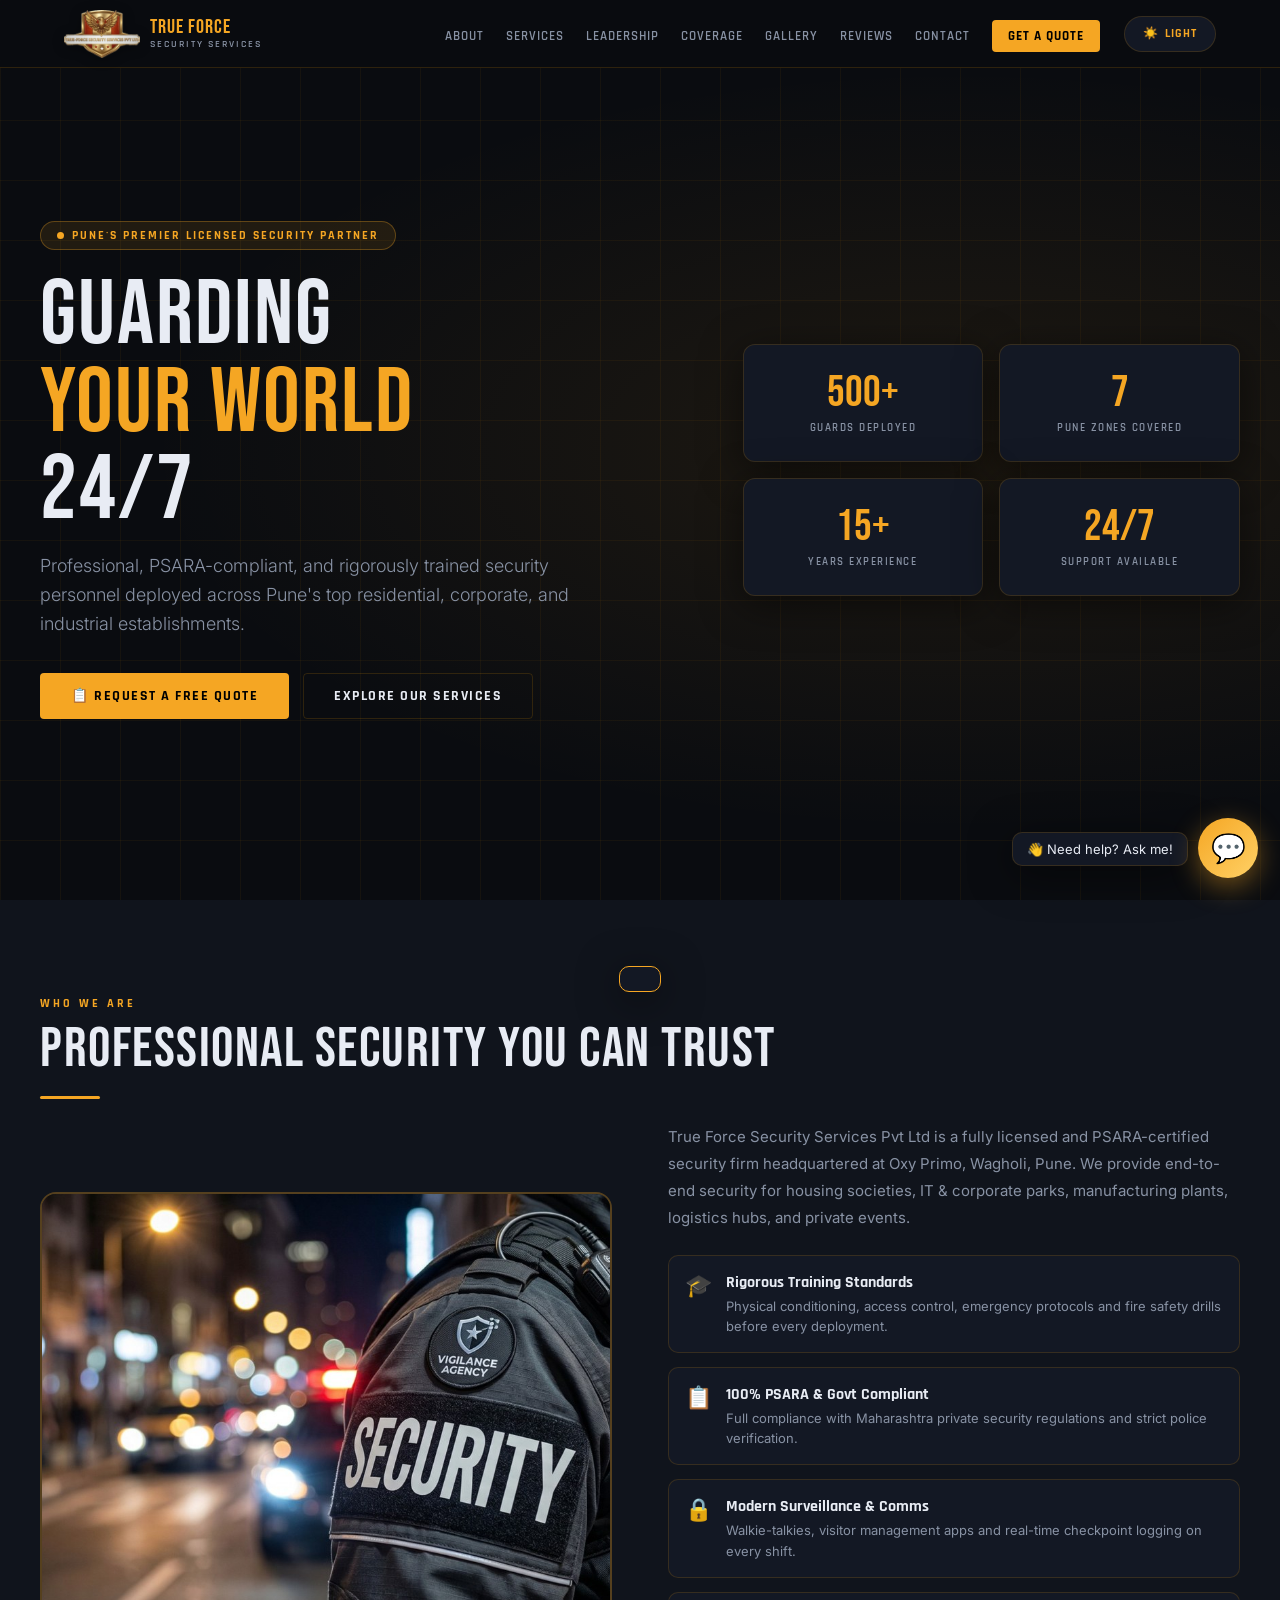
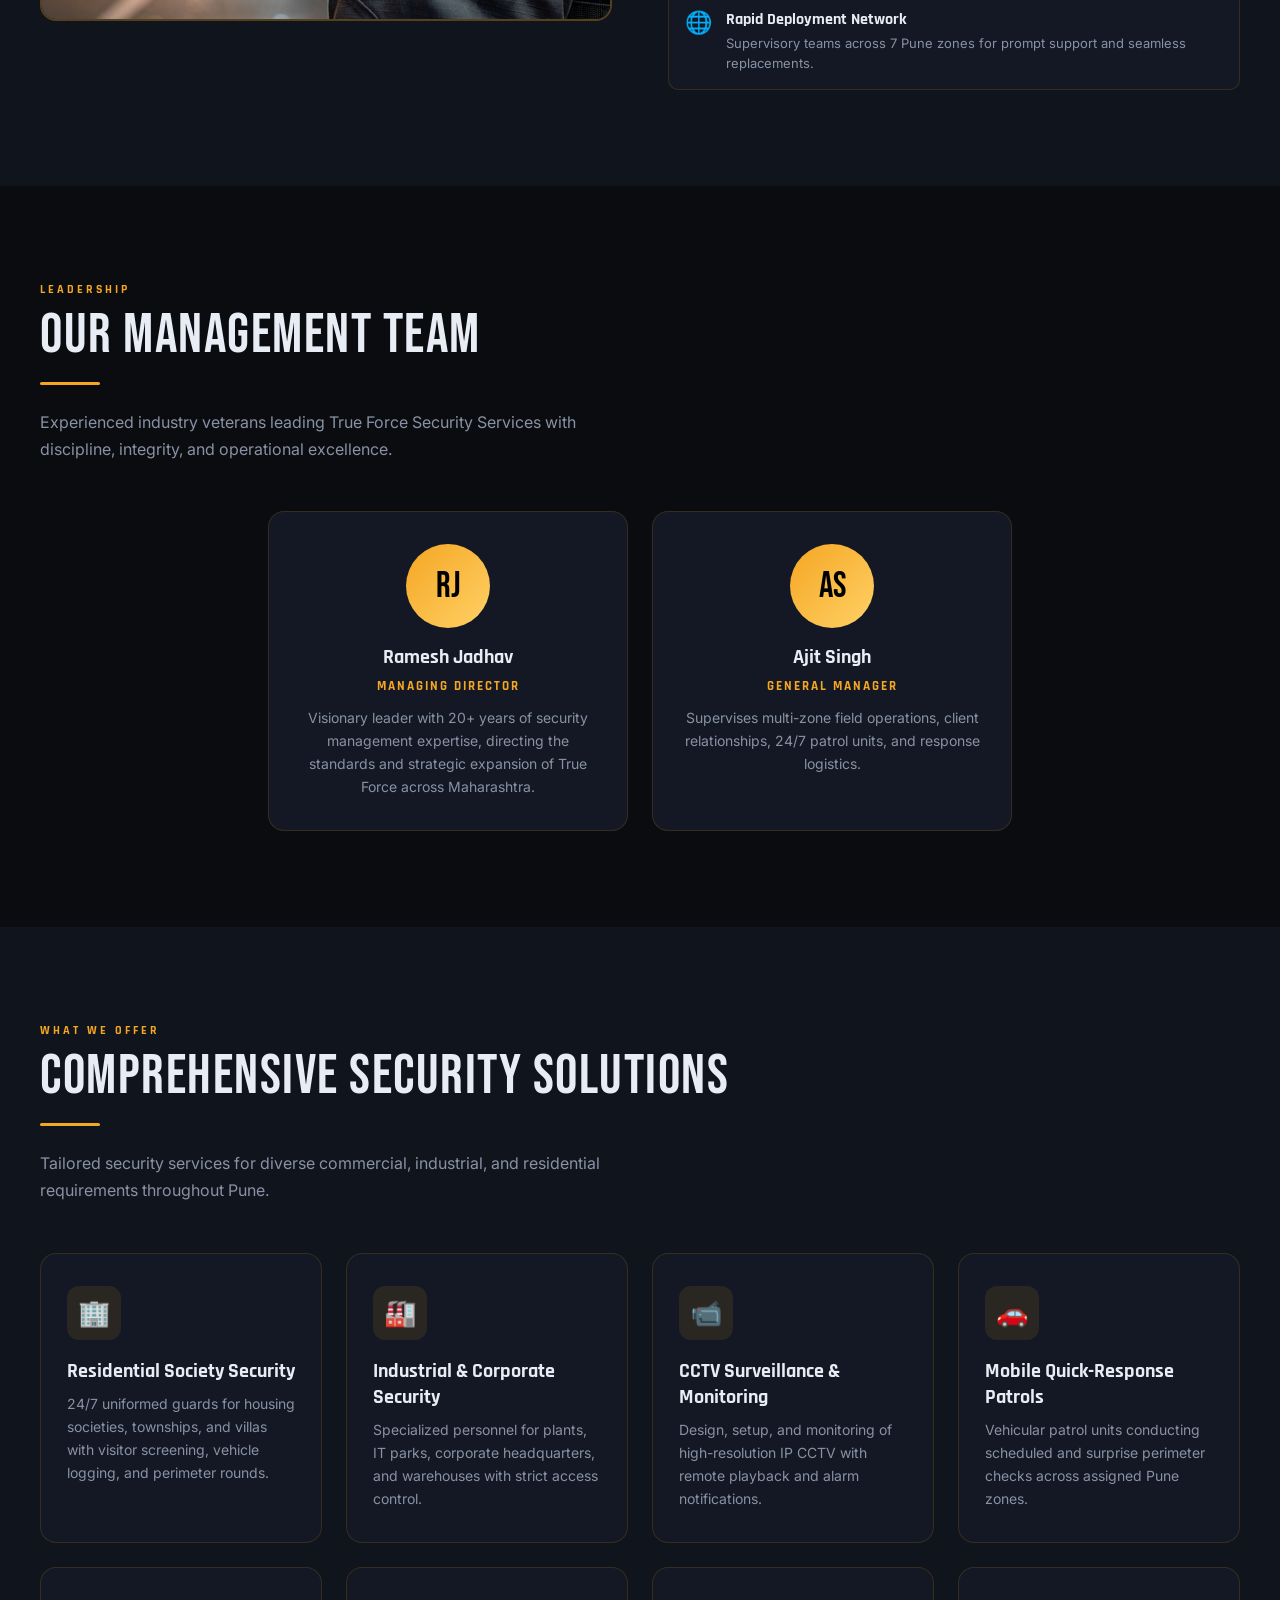
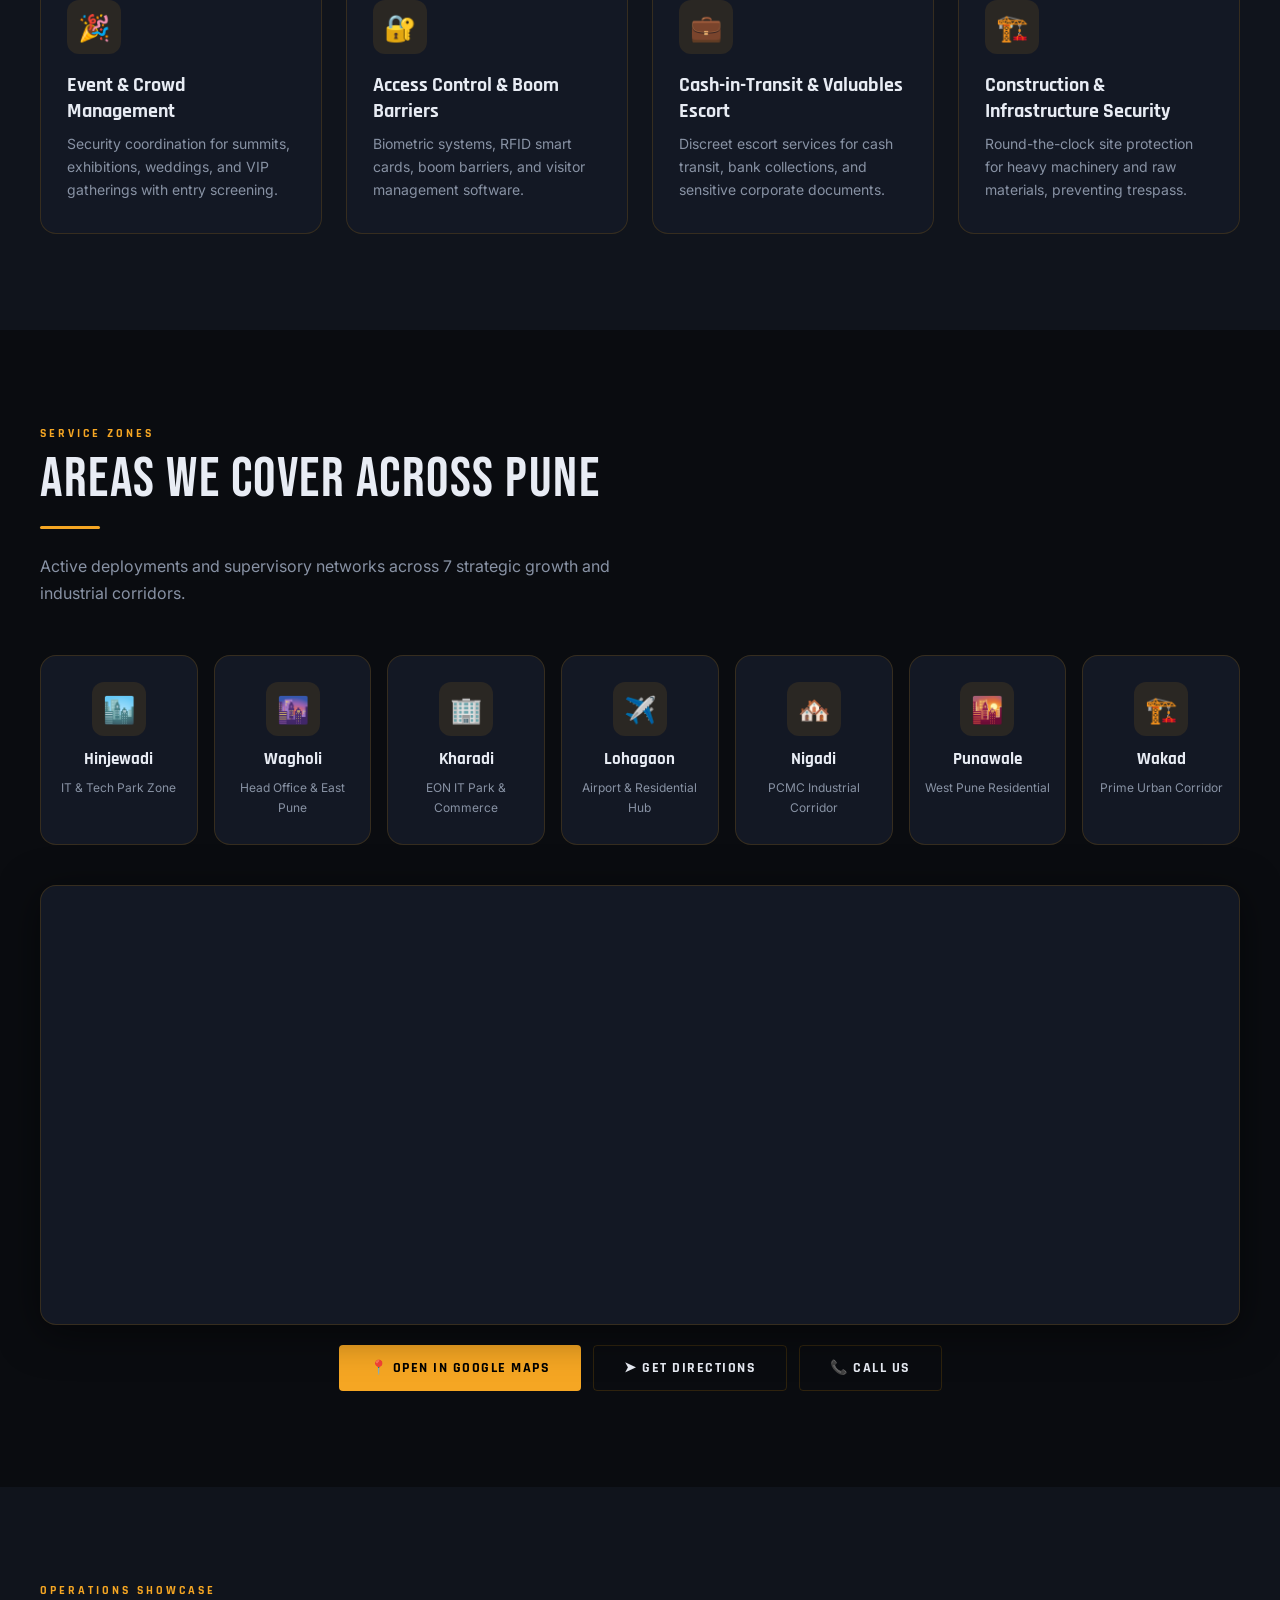
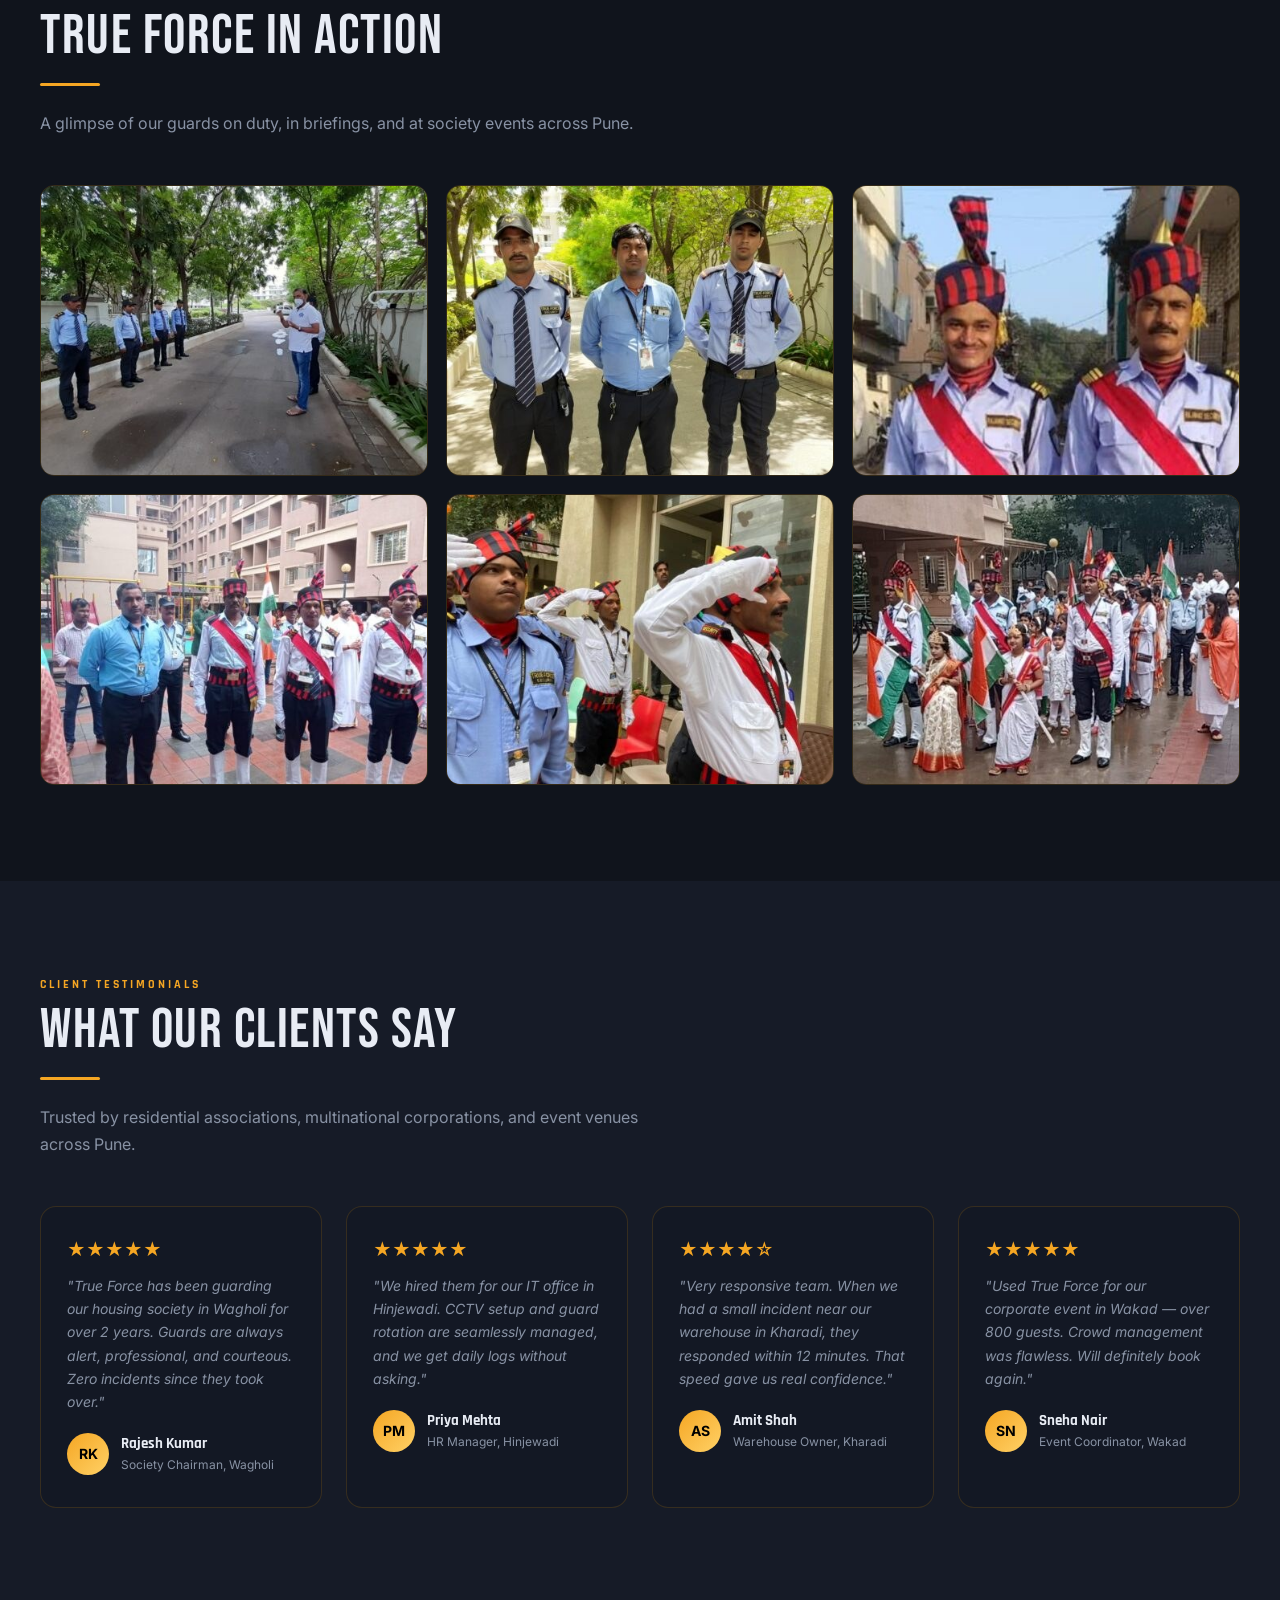
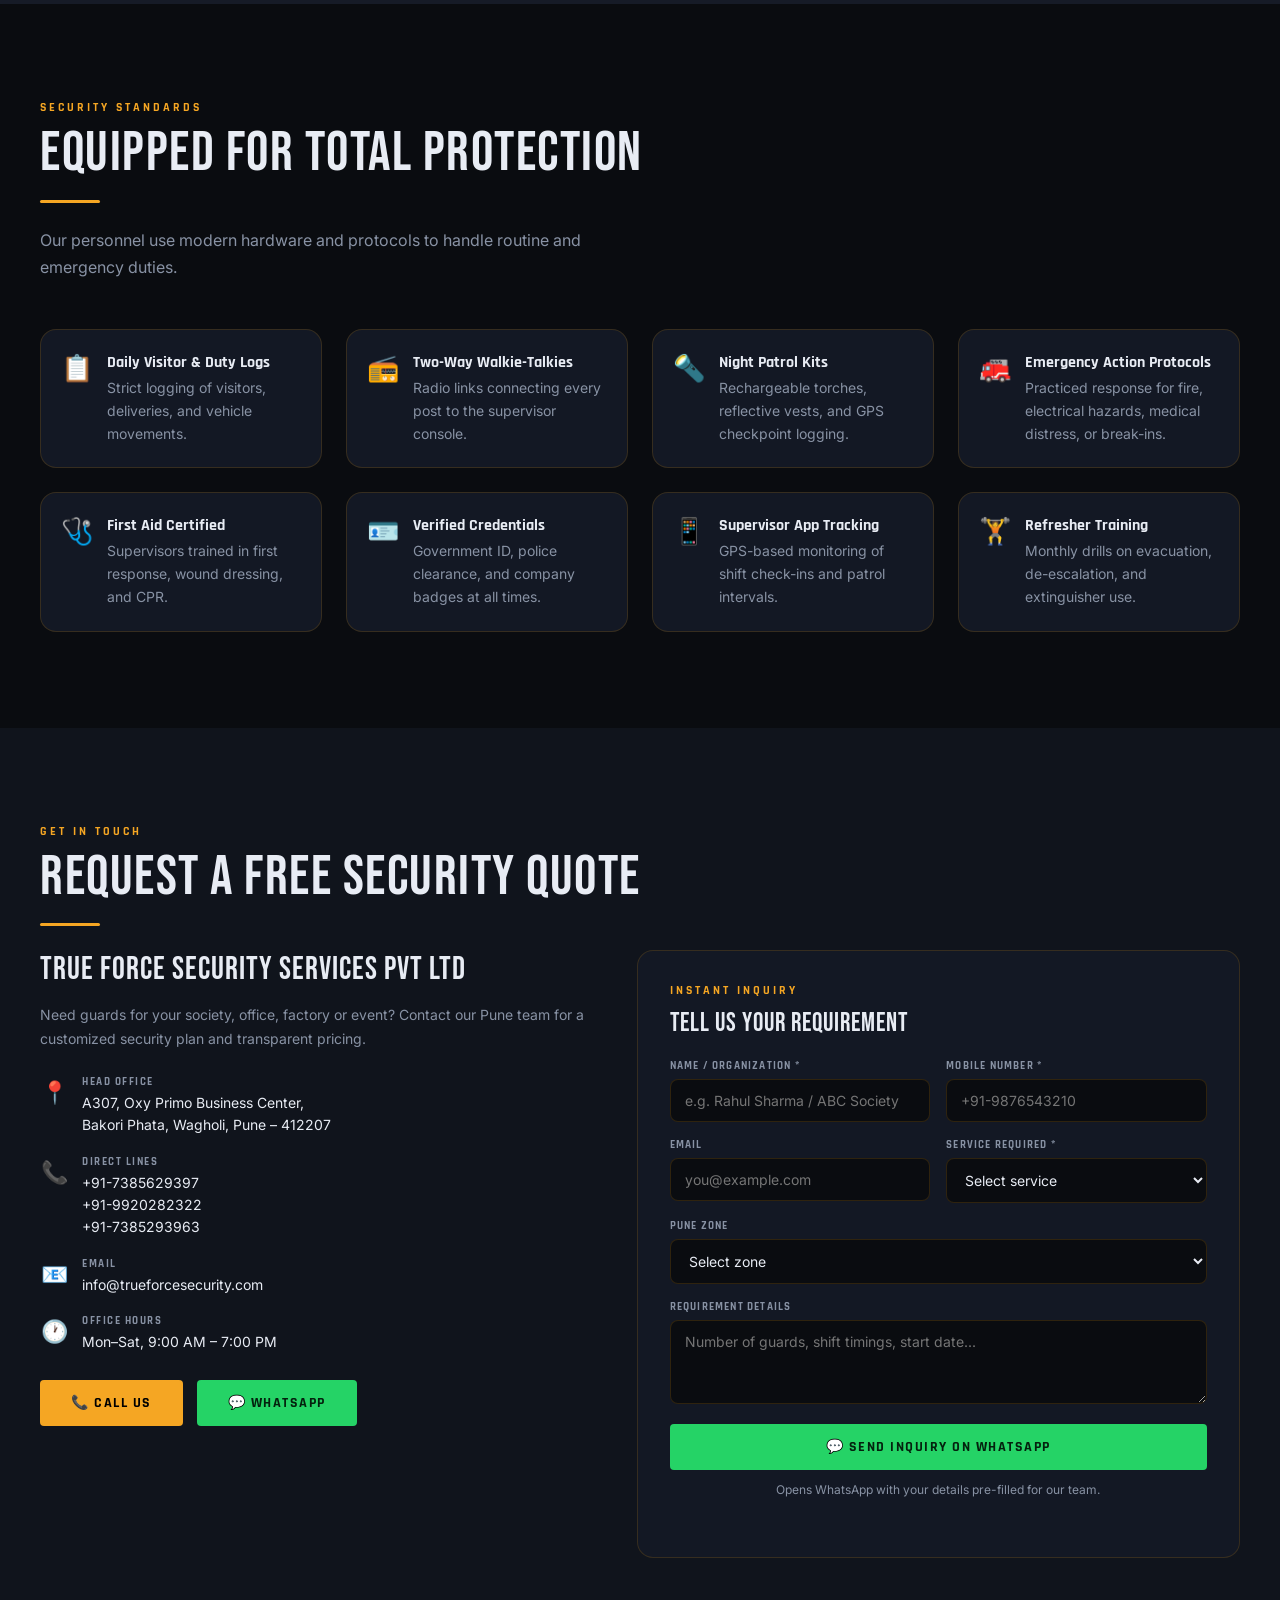
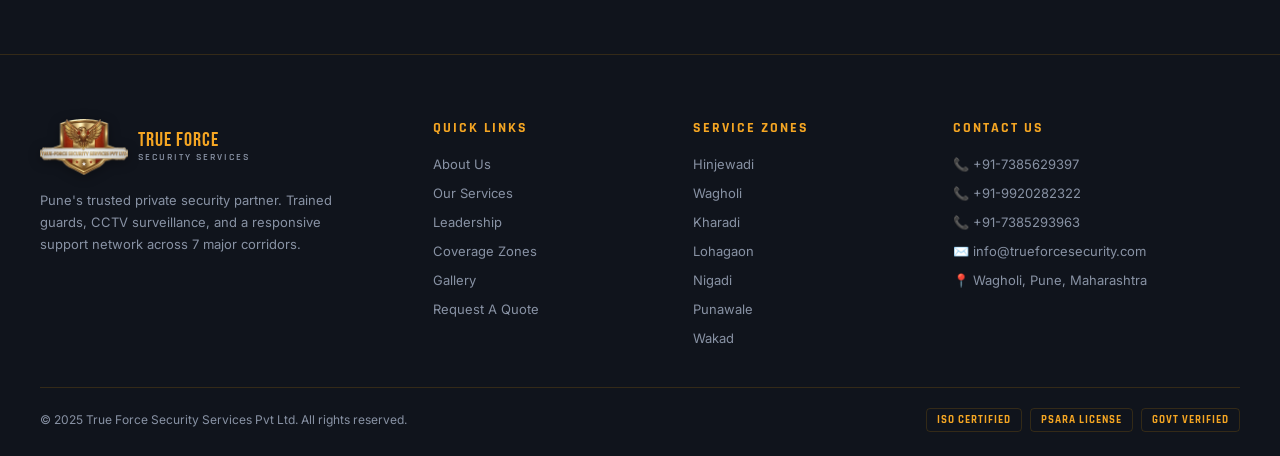
==== index.html @ 2dbd296d "initial commit" ====
<!DOCTYPE html>
<html lang="en" data-theme="dark">
<head>
<meta charset="UTF-8"/>
<meta name="viewport" content="width=device-width, initial-scale=1.0"/>
<title>True Force Security Services Pvt Ltd | Professional Security Solutions Pune</title>
<meta name="description" content="Licensed, PSARA-compliant security guards, CCTV surveillance, and patrol services across Pune. Residential, corporate, industrial and event security solutions."/>
<meta name="keywords" content="security services Pune, security guard agency Pune, PSARA licensed security Pune, residential society security, industrial security, CCTV surveillance, True Force Security"/>
<meta name="author" content="True Force Security Services Pvt Ltd"/>
<meta name="theme-color" content="#0a0c10"/>
<link rel="canonical" href="https://trueforcesecurity.com/"/>

<!-- Open Graph / Facebook -->
<meta property="og:type" content="website"/>
<meta property="og:url" content="https://trueforcesecurity.com/"/>
<meta property="og:title" content="True Force Security Services Pvt Ltd | Professional Security Solutions Pune"/>
<meta property="og:description" content="Licensed, PSARA-compliant security guards, CCTV surveillance, and patrol services across Pune."/>
<meta property="og:image" content="assets/images/logo.png"/>

<!-- Twitter -->
<meta name="twitter:card" content="summary_large_image"/>
<meta name="twitter:title" content="True Force Security Services Pvt Ltd"/>
<meta name="twitter:description" content="Licensed, PSARA-compliant security guards, CCTV surveillance, and patrol services across Pune."/>
<meta name="twitter:image" content="assets/images/logo.png"/>

<link rel="icon" type="image/png" href="assets/images/favicon.png">
<link rel="preconnect" href="https://fonts.googleapis.com">
<link rel="preconnect" href="https://fonts.gstatic.com" crossorigin>
<link href="https://fonts.googleapis.com/css2?family=Bebas+Neue&family=Rajdhani:wght@500;600;700&family=Inter:wght@300;400;500;600&display=swap" rel="stylesheet">
<link rel="stylesheet" href="css/style.css">

<!-- Structured Data (JSON-LD) for Local Business / Security Service -->
<script type="application/ld+json">
{
  "@context": "https://schema.org",
  "@type": "SecurityService",
  "name": "True Force Security Services Pvt Ltd",
  "image": "https://trueforcesecurity.com/assets/images/logo.png",
  "url": "https://trueforcesecurity.com/",
  "telephone": "+91-7385629397",
  "email": "info@trueforcesecurity.com",
  "address": {
    "@type": "PostalAddress",
    "streetAddress": "A307, Oxy Primo Business Center, Bakori Phata",
    "addressLocality": "Wagholi",
    "addressRegion": "Pune, Maharashtra",
    "postalCode": "412207",
    "addressCountry": "IN"
  },
  "geo": {
    "@type": "GeoCoordinates",
    "latitude": 18.5793,
    "longitude": 73.9859
  },
  "areaServed": [
    "Wagholi", "Hinjewadi", "Kharadi", "Lohagaon", "Nigadi", "Punawale", "Wakad", "Pune"
  ],
  "openingHoursSpecification": {
    "@type": "OpeningHoursSpecification",
    "dayOfWeek": [
      "Monday", "Tuesday", "Wednesday", "Thursday", "Friday", "Saturday"
    ],
    "opens": "09:00",
    "closes": "19:00"
  },
  "priceRange": "$$"
}
</script>
</head>
<body>

<nav>
 <div class="nav-in">
  <a class="logo" href="#hero" aria-label="True Force Security">
   <img class="logo-img" src="assets/images/logo.png" alt="True Force Security Services logo">
   <div class="brand"><b>TRUE FORCE</b><small>Security Services</small></div>
  </a>
  <ul class="links" id="links">
   <li><a href="#overview">About</a></li><li><a href="#services">Services</a></li><li><a href="#team">Leadership</a></li>
   <li><a href="#coverage">Coverage</a></li><li><a href="#gallery">Gallery</a></li><li><a href="#reviews">Reviews</a></li>
   <li><a href="#contact">Contact</a></li><li><a class="cta" href="#contact">Get A Quote</a></li>
  </ul>
  <button class="theme" id="theme" aria-label="Toggle dark and light mode"><span id="ti">☀️</span><span id="tl">LIGHT</span></button>
  <button class="burger" id="burger" aria-label="Toggle menu"><span></span><span></span><span></span></button>
 </div>
</nav>

<main>
<section class="hero" id="hero"><div class="wrap">
 <div>
  <div class="badge"><i></i> Pune's Premier Licensed Security Partner</div>
  <h1>GUARDING<em>YOUR WORLD</em>24/7</h1>
  <p>Professional, PSARA-compliant, and rigorously trained security personnel deployed across Pune's top residential, corporate, and industrial establishments.</p>
  <div class="btns"><a class="btn btn-p" href="#contact">📋 Request A Free Quote</a><a class="btn btn-o" href="#services">Explore Our Services</a></div>
 </div>
 <div class="stats">
  <div class="stat"><b>500+</b><span>Guards Deployed</span></div><div class="stat"><b>7</b><span>Pune Zones Covered</span></div>
  <div class="stat"><b>15+</b><span>Years Experience</span></div><div class="stat"><b>24/7</b><span>Support Available</span></div>
 </div>
</div></section>

<section class="alt" id="overview"><div class="wrap">
 <span class="tag">Who We Are</span><h2 class="title">Professional Security You Can Trust</h2><div class="divider"></div>
 <div class="two">
  <div class="pic"><img src="assets/images/night-duty.jpg" alt="Security personnel on night duty" loading="lazy"></div>
  <div>
   <p style="color:var(--muted);line-height:1.8;font-size:15px">True Force Security Services Pvt Ltd is a fully licensed and PSARA-certified security firm headquartered at Oxy Primo, Wagholi, Pune. We provide end-to-end security for housing societies, IT &amp; corporate parks, manufacturing plants, logistics hubs, and private events.</p>
   <div class="pts">
    <div class="pt"><div class="ic">🎓</div><div><h4>Rigorous Training Standards</h4><p>Physical conditioning, access control, emergency protocols and fire safety drills before every deployment.</p></div></div>
    <div class="pt"><div class="ic">📋</div><div><h4>100% PSARA &amp; Govt Compliant</h4><p>Full compliance with Maharashtra private security regulations and strict police verification.</p></div></div>
    <div class="pt"><div class="ic">🔒</div><div><h4>Modern Surveillance &amp; Comms</h4><p>Walkie-talkies, visitor management apps and real-time checkpoint logging on every shift.</p></div></div>
    <div class="pt"><div class="ic">🌐</div><div><h4>Rapid Deployment Network</h4><p>Supervisory teams across 7 Pune zones for prompt support and seamless replacements.</p></div></div>
   </div>
  </div>
 </div>
</div></section>

<section id="team"><div class="wrap">
 <span class="tag">Leadership</span><h2 class="title">Our Management Team</h2><div class="divider"></div>
 <p class="sub">Experienced industry veterans leading True Force Security Services with discipline, integrity, and operational excellence.</p>
 <div class="grid g-team">
  <div class="card team"><div class="av">RJ</div><h3>Ramesh Jadhav</h3><div class="role">Managing Director</div><p>Visionary leader with 20+ years of security management expertise, directing the standards and strategic expansion of True Force across Maharashtra.</p></div>
  <div class="card team"><div class="av">AS</div><h3>Ajit Singh</h3><div class="role">General Manager</div><p>Supervises multi-zone field operations, client relationships, 24/7 patrol units, and response logistics.</p></div>
 </div>
</div></section>

<section class="alt" id="services"><div class="wrap">
 <span class="tag">What We Offer</span><h2 class="title">Comprehensive Security Solutions</h2><div class="divider"></div>
 <p class="sub">Tailored security services for diverse commercial, industrial, and residential requirements throughout Pune.</p>
 <div class="grid g3">
  <div class="card"><div class="si">🏢</div><h3>Residential Society Security</h3><p>24/7 uniformed guards for housing societies, townships, and villas with visitor screening, vehicle logging, and perimeter rounds.</p></div>
  <div class="card"><div class="si">🏭</div><h3>Industrial &amp; Corporate Security</h3><p>Specialized personnel for plants, IT parks, corporate headquarters, and warehouses with strict access control.</p></div>
  <div class="card"><div class="si">📹</div><h3>CCTV Surveillance &amp; Monitoring</h3><p>Design, setup, and monitoring of high-resolution IP CCTV with remote playback and alarm notifications.</p></div>
  <div class="card"><div class="si">🚗</div><h3>Mobile Quick-Response Patrols</h3><p>Vehicular patrol units conducting scheduled and surprise perimeter checks across assigned Pune zones.</p></div>
  <div class="card"><div class="si">🎉</div><h3>Event &amp; Crowd Management</h3><p>Security coordination for summits, exhibitions, weddings, and VIP gatherings with entry screening.</p></div>
  <div class="card"><div class="si">🔐</div><h3>Access Control &amp; Boom Barriers</h3><p>Biometric systems, RFID smart cards, boom barriers, and visitor management software.</p></div>
  <div class="card"><div class="si">💼</div><h3>Cash-in-Transit &amp; Valuables Escort</h3><p>Discreet escort services for cash transit, bank collections, and sensitive corporate documents.</p></div>
  <div class="card"><div class="si">🏗️</div><h3>Construction &amp; Infrastructure Security</h3><p>Round-the-clock site protection for heavy machinery and raw materials, preventing trespass.</p></div>
 </div>
</div></section>

<section id="coverage"><div class="wrap">
 <span class="tag">Service Zones</span><h2 class="title">Areas We Cover Across Pune</h2><div class="divider"></div>
 <p class="sub">Active deployments and supervisory networks across 7 strategic growth and industrial corridors.</p>
 <div class="grid g-zone">
  <div class="card zone"><div class="si">🏙️</div><h3>Hinjewadi</h3><p>IT &amp; Tech Park Zone</p></div>
  <div class="card zone"><div class="si">🌆</div><h3>Wagholi</h3><p>Head Office &amp; East Pune</p></div>
  <div class="card zone"><div class="si">🏢</div><h3>Kharadi</h3><p>EON IT Park &amp; Commerce</p></div>
  <div class="card zone"><div class="si">✈️</div><h3>Lohagaon</h3><p>Airport &amp; Residential Hub</p></div>
  <div class="card zone"><div class="si">🏘️</div><h3>Nigadi</h3><p>PCMC Industrial Corridor</p></div>
  <div class="card zone"><div class="si">🌇</div><h3>Punawale</h3><p>West Pune Residential</p></div>
  <div class="card zone"><div class="si">🏗️</div><h3>Wakad</h3><p>Prime Urban Corridor</p></div>
 </div>
 <div class="gmap" id="gmap">
  <div class="poster" id="poster">
   <svg viewBox="0 0 800 420" preserveAspectRatio="xMidYMid slice" role="img" aria-label="Head office location">
    <rect width="800" height="420" class="m-bg"/>
    <g class="m-grid"><path d="M0 105H800M0 210H800M0 315H800M160 0V420M320 0V420M480 0V420M640 0V420"/></g>
    <path d="M-20 400 C240 320 480 200 820 60" class="m-road1"/><path d="M-20 400 C240 320 480 200 820 60" class="m-road2"/>
    <path d="M480 430 C490 340 500 270 508 190" class="m-side"/><path d="M120 60 C260 120 400 160 508 190" class="m-side"/>
    <text x="120" y="330" class="m-t" transform="rotate(-17 120 330)">Pune–Nagar Road</text>
    <text x="24" y="404" class="m-s">← Kharadi / Pune city</text><text x="640" y="40" class="m-s">Ahmednagar →</text>
    <g transform="translate(508 190)"><circle r="34" class="m-pulse"/><path d="M0 0C-14-16-21-26-21-37a21 21 0 0 1 42 0C21-26 14-16 0 0z" fill="#e63946" stroke="#fff" stroke-width="2.5"/><circle cy="-30" r="7" fill="#fff"/></g>
   </svg>
   <div class="pcard"><h4>📍 True Force Security – Head Office</h4><p>A307, Oxy Primo Business Center, Bakori Phata, Wagholi, Pune – 412207</p></div>
  </div>
 </div>
 <div class="mapbtns"><a class="btn btn-p" target="_blank" rel="noopener" href="https://www.google.com/maps/search/?api=1&query=Oxy+Primo,+Bakori+Phata,+Wagholi,+Pune+412207">📍 Open in Google Maps</a><a class="btn btn-o" target="_blank" rel="noopener" href="https://www.google.com/maps/dir/?api=1&destination=Oxy+Primo,+Bakori+Phata,+Wagholi,+Pune+412207">➤ Get Directions</a><a class="btn btn-o" href="tel:+917385629397">📞 Call Us</a></div>
</div></section>

<section class="alt" id="gallery"><div class="wrap">
 <span class="tag">Operations Showcase</span><h2 class="title">True Force in Action</h2><div class="divider"></div>
 <p class="sub">A glimpse of our guards on duty, in briefings, and at society events across Pune.</p>
 <div class="gal" id="gal">
  <div class="gi"><img src="assets/images/gallery-briefing.jpg" alt="Morning guard briefing at a residential society" loading="lazy"></div>
  <div class="gi"><img src="assets/images/gallery-guards-duty.jpg" alt="True Force guards on duty" loading="lazy"></div>
  <div class="gi"><img src="assets/images/gallery-ceremonial-uniform.jpg" alt="Guards in ceremonial uniform" loading="lazy"></div>
  <div class="gi"><img src="assets/images/gallery-society-ceremony.jpg" alt="Guard contingent at a society ceremony" loading="lazy"></div>
  <div class="gi"><img src="assets/images/gallery-flag-hoisting.jpg" alt="Guards saluting at a flag hoisting" loading="lazy"></div>
  <div class="gi"><img src="assets/images/gallery-republic-day.jpg" alt="Guard of honour at a Republic Day celebration" loading="lazy"></div>
 </div>
</div></section>

<section class="alt2" id="reviews"><div class="wrap">
 <span class="tag">Client Testimonials</span><h2 class="title">What Our Clients Say</h2><div class="divider"></div>
 <p class="sub">Trusted by residential associations, multinational corporations, and event venues across Pune.</p>
 <div class="grid g4">
  <div class="card"><div class="stars">★★★★★</div><p class="rt">"True Force has been guarding our housing society in Wagholi for over 2 years. Guards are always alert, professional, and courteous. Zero incidents since they took over."</p><div class="rv"><div class="a">RK</div><div><b>Rajesh Kumar</b><span>Society Chairman, Wagholi</span></div></div></div>
  <div class="card"><div class="stars">★★★★★</div><p class="rt">"We hired them for our IT office in Hinjewadi. CCTV setup and guard rotation are seamlessly managed, and we get daily logs without asking."</p><div class="rv"><div class="a">PM</div><div><b>Priya Mehta</b><span>HR Manager, Hinjewadi</span></div></div></div>
  <div class="card"><div class="stars">★★★★☆</div><p class="rt">"Very responsive team. When we had a small incident near our warehouse in Kharadi, they responded within 12 minutes. That speed gave us real confidence."</p><div class="rv"><div class="a">AS</div><div><b>Amit Shah</b><span>Warehouse Owner, Kharadi</span></div></div></div>
  <div class="card"><div class="stars">★★★★★</div><p class="rt">"Used True Force for our corporate event in Wakad — over 800 guests. Crowd management was flawless. Will definitely book again."</p><div class="rv"><div class="a">SN</div><div><b>Sneha Nair</b><span>Event Coordinator, Wakad</span></div></div></div>
 </div>
</div></section>

<section id="resources"><div class="wrap">
 <span class="tag">Security Standards</span><h2 class="title">Equipped For Total Protection</h2><div class="divider"></div>
 <p class="sub">Our personnel use modern hardware and protocols to handle routine and emergency duties.</p>
 <div class="grid g4">
  <div class="card res"><div class="ic">📋</div><div><h4>Daily Visitor &amp; Duty Logs</h4><p>Strict logging of visitors, deliveries, and vehicle movements.</p></div></div>
  <div class="card res"><div class="ic">📻</div><div><h4>Two-Way Walkie-Talkies</h4><p>Radio links connecting every post to the supervisor console.</p></div></div>
  <div class="card res"><div class="ic">🔦</div><div><h4>Night Patrol Kits</h4><p>Rechargeable torches, reflective vests, and GPS checkpoint logging.</p></div></div>
  <div class="card res"><div class="ic">🚒</div><div><h4>Emergency Action Protocols</h4><p>Practiced response for fire, electrical hazards, medical distress, or break-ins.</p></div></div>
  <div class="card res"><div class="ic">🩺</div><div><h4>First Aid Certified</h4><p>Supervisors trained in first response, wound dressing, and CPR.</p></div></div>
  <div class="card res"><div class="ic">🪪</div><div><h4>Verified Credentials</h4><p>Government ID, police clearance, and company badges at all times.</p></div></div>
  <div class="card res"><div class="ic">📱</div><div><h4>Supervisor App Tracking</h4><p>GPS-based monitoring of shift check-ins and patrol intervals.</p></div></div>
  <div class="card res"><div class="ic">🏋️</div><div><h4>Refresher Training</h4><p>Monthly drills on evacuation, de-escalation, and extinguisher use.</p></div></div>
 </div>
</div></section>

<section class="alt" id="contact"><div class="wrap">
 <span class="tag">Get In Touch</span><h2 class="title">Request A Free Security Quote</h2><div class="divider"></div>
 <div class="cgrid">
  <div>
   <h3>True Force Security Services Pvt Ltd</h3>
   <p>Need guards for your society, office, factory or event? Contact our Pune team for a customized security plan and transparent pricing.</p>
   <div class="det"><div class="ic">📍</div><div><small>Head Office</small>A307, Oxy Primo Business Center,<br>Bakori Phata, Wagholi, Pune – 412207</div></div>
   <div class="det"><div class="ic">📞</div><div><small>Direct Lines</small><a href="tel:+917385629397">+91-7385629397</a><br><a href="tel:+919920282322">+91-9920282322</a><br><a href="tel:+917385293963">+91-7385293963</a></div></div>
   <div class="det"><div class="ic">📧</div><div><small>Email</small><a href="mailto:info@trueforcesecurity.com">info@trueforcesecurity.com</a></div></div>
   <div class="det"><div class="ic">🕐</div><div><small>Office Hours</small>Mon–Sat, 9:00 AM – 7:00 PM</div></div>
   <div class="btns" style="margin-top:26px"><a class="btn btn-p" href="tel:+917385629397">📞 Call Us</a><a class="btn btn-wa" href="https://wa.me/917385629397" target="_blank" rel="noopener">💬 WhatsApp</a></div>
  </div>
  <div class="form" id="qf">
   <span class="tag">Instant Inquiry</span><h3>Tell Us Your Requirement</h3>
   <div class="fg">
    <label>Name / Organization *<input id="qn" required placeholder="e.g. Rahul Sharma / ABC Society"></label>
    <label>Mobile Number *<input id="qp" type="tel" required placeholder="+91-9876543210"></label>
    <label>Email<input id="qe" type="email" placeholder="you@example.com"></label>
    <label>Service Required *<select id="qs" required><option value="">Select service</option><option>Residential Society Security</option><option>Corporate &amp; IT Office Security</option><option>Industrial / Factory Security</option><option>CCTV Surveillance</option><option>Event &amp; Crowd Management</option><option>Mobile Patrol Services</option><option>Construction Site Security</option></select></label>
    <label class="full">Pune Zone<select id="qz"><option value="">Select zone</option><option>Wagholi</option><option>Hinjewadi</option><option>Kharadi</option><option>Lohagaon</option><option>Nigadi</option><option>Punawale</option><option>Wakad</option><option>Other Pune Area</option></select></label>
    <label class="full">Requirement Details<textarea id="qm" placeholder="Number of guards, shift timings, start date..."></textarea></label>
   </div>
   <button class="btn btn-wa" type="button" id="qsend">💬 Send Inquiry on WhatsApp</button>
   <p class="note" id="qnote">Opens WhatsApp with your details pre-filled for our team.</p>
  </div>
 </div>
</div></section>
</main>

<footer>
 <div class="wrap fgrid">
  <div>
   <a class="logo" href="#hero"><img class="logo-img" src="assets/images/logo.png" alt="True Force Security Services logo"><div class="brand"><b>TRUE FORCE</b><small>Security Services</small></div></a>
   <p class="about">Pune's trusted private security partner. Trained guards, CCTV surveillance, and a responsive support network across 7 major corridors.</p>
  </div>
  <div><h4>Quick Links</h4><ul><li><a href="#overview">About Us</a></li><li><a href="#services">Our Services</a></li><li><a href="#team">Leadership</a></li><li><a href="#coverage">Coverage Zones</a></li><li><a href="#gallery">Gallery</a></li><li><a href="#contact">Request A Quote</a></li></ul></div>
  <div><h4>Service Zones</h4><ul><li><a href="#coverage">Hinjewadi</a></li><li><a href="#coverage">Wagholi</a></li><li><a href="#coverage">Kharadi</a></li><li><a href="#coverage">Lohagaon</a></li><li><a href="#coverage">Nigadi</a></li><li><a href="#coverage">Punawale</a></li><li><a href="#coverage">Wakad</a></li></ul></div>
  <div><h4>Contact Us</h4><ul><li><a href="tel:+917385629397">📞 +91-7385629397</a></li><li><a href="tel:+919920282322">📞 +91-9920282322</a></li><li><a href="tel:+917385293963">📞 +91-7385293963</a></li><li><a href="mailto:info@trueforcesecurity.com">✉️ info@trueforcesecurity.com</a></li><li><a href="#contact">📍 Wagholi, Pune, Maharashtra</a></li></ul></div>
 </div>
 <div class="fbot"><p>© 2025 True Force Security Services Pvt Ltd. All rights reserved.</p><div class="certs"><span>ISO CERTIFIED</span><span>PSARA LICENSE</span><span>GOVT VERIFIED</span></div></div>
</footer>

<div class="lb" id="lb"><button class="x" id="lx" aria-label="Close">✕</button><button class="pv" id="lp" aria-label="Previous">‹</button><img id="li" alt=""><button class="nx" id="ln" aria-label="Next">›</button></div>
<div class="toast" id="toast"></div>

<!-- AI ASSISTANT -->
<div class="fab-tip" id="tip">👋 Need help? Ask me!</div>
<button class="fab" id="fab" aria-label="Open chat assistant">💬</button>
<div class="chat" id="chat" role="dialog" aria-label="True Force assistant">
 <div class="ch"><div class="bot">🛡️</div><div><b>True Force Assistant</b><small>Typically replies instantly</small></div><button id="cr" type="button" title="Back to main menu" aria-label="Back to main menu">↺</button><button id="cx" type="button" aria-label="Close chat">✕</button></div>
 <div class="msgs" id="msgs"></div>
 <div class="hand">Prefer a person? <a id="hw" target="_blank" rel="noopener" href="#">💬 WhatsApp</a> · <a href="tel:+917385629397">📞 Call</a></div>
 <div class="topics" id="topics"></div>
 <div class="cf"><input id="ci" type="text" placeholder="Type your question..." autocomplete="off" aria-label="Your message"><button type="button" id="csend" aria-label="Send">➤</button></div>
</div>

<script src="js/main.js" defer></script>
</body>
</html>
---- css/style.css ----
:root{--bg:#0a0c10;--bg2:#10141c;--bg3:#161b27;--card:#131824;--border:rgba(255,165,0,.15);--gold:#f5a623;--gold2:#ffd166;--red:#e63946;--text:#e8ecf4;--muted:#8892a4;--nav:rgba(10,12,16,.95);--shadow:0 8px 40px rgba(0,0,0,.5);--wa:#25d366}
[data-theme=light]{--bg:#f0f2f5;--bg2:#e4e8f0;--bg3:#dde2ec;--card:#fff;--border:rgba(30,60,120,.15);--gold:#c47d00;--gold2:#b86a00;--text:#1a1e2e;--muted:#5a6278;--nav:rgba(240,242,245,.95);--shadow:0 8px 40px rgba(0,0,0,.12)}
*{box-sizing:border-box;margin:0;padding:0}
html{scroll-behavior:smooth;scroll-padding-top:72px}
body{font-family:Inter,sans-serif;background:var(--bg);color:var(--text);overflow-x:hidden;transition:background .3s,color .3s}
a{color:inherit}
img{max-width:100%}
.wrap{max-width:1200px;margin:0 auto}
section{padding:96px 32px}
.tag{display:block;font:700 12px Rajdhani,sans-serif;letter-spacing:3px;text-transform:uppercase;color:var(--gold);margin-bottom:10px}
.title{font:clamp(36px,5vw,56px)/1.05 'Bebas Neue',sans-serif;letter-spacing:1.5px}
.divider{width:60px;height:3px;background:var(--gold);margin:16px 0 24px;border-radius:2px}
.sub{color:var(--muted);font-size:16px;max-width:600px;line-height:1.7;margin-bottom:48px}
.btn{display:inline-flex;align-items:center;justify-content:center;gap:8px;padding:13px 30px;border-radius:4px;font:700 14px Rajdhani,sans-serif;letter-spacing:1.5px;text-transform:uppercase;text-decoration:none;border:1px solid transparent;cursor:pointer;transition:.25s}
.btn-p{background:var(--gold);color:#000}.btn-p:hover{background:var(--gold2);transform:translateY(-2px)}
.btn-o{background:transparent;color:var(--text);border-color:var(--border)}.btn-o:hover{border-color:var(--gold);color:var(--gold)}
.btn-wa{background:var(--wa);color:#04210e}.btn-wa:hover{filter:brightness(1.08);transform:translateY(-2px)}
/* NAV */
nav{position:fixed;top:0;left:0;right:0;z-index:900;height:68px;background:var(--nav);border-bottom:1px solid var(--border);backdrop-filter:blur(16px)}
.nav-in{max-width:1200px;height:100%;margin:0 auto;padding:0 24px;display:flex;align-items:center;gap:24px}
.logo{display:flex;align-items:center;gap:10px;text-decoration:none;flex-shrink:0}
.logo-img{height:48px;width:auto;display:block;filter:drop-shadow(0 2px 6px rgba(0,0,0,.35))}footer .logo-img{height:56px}
.brand{font:20px/1.05 'Bebas Neue',sans-serif;letter-spacing:1px}.brand b{color:var(--gold);font-weight:400}.brand small{display:block;font:600 10px Rajdhani,sans-serif;letter-spacing:2px;color:var(--muted);text-transform:uppercase}
.links{display:flex;gap:22px;list-style:none;align-items:center;margin-left:auto}
.links a{color:var(--muted);text-decoration:none;font:600 13px Rajdhani,sans-serif;letter-spacing:1px;text-transform:uppercase;transition:.2s;white-space:nowrap}
.links a:hover{color:var(--gold)}
.links .cta{background:var(--gold);color:#000;padding:8px 16px;border-radius:4px;font-weight:700}.links .cta:hover{color:#000;background:var(--gold2)}
.theme{display:inline-flex;align-items:center;justify-content:center;gap:6px;height:36px;min-width:92px;padding:0 14px;border-radius:50px;border:1px solid var(--border);background:var(--card);color:var(--gold);font:700 12px Rajdhani,sans-serif;letter-spacing:1px;cursor:pointer;transition:.25s;flex-shrink:0}
.theme:hover{background:var(--gold);color:#000}
.burger{display:none;width:40px;height:40px;border:1px solid var(--border);border-radius:8px;background:var(--card);cursor:pointer;flex-direction:column;align-items:center;justify-content:center;gap:5px;flex-shrink:0}
.burger span{width:20px;height:2px;background:var(--text);border-radius:2px}
/* HERO */
.hero{min-height:100vh;display:flex;align-items:center;padding:110px 32px 70px;position:relative;overflow:hidden;background:radial-gradient(ellipse at 75% 50%,rgba(245,166,35,.09),transparent 60%),var(--bg)}
.hero::before{content:'';position:absolute;inset:0;background-image:linear-gradient(var(--border) 1px,transparent 1px),linear-gradient(90deg,var(--border) 1px,transparent 1px);background-size:60px 60px;opacity:.35}
.hero .wrap{position:relative;display:grid;grid-template-columns:1.3fr 1fr;gap:56px;align-items:center;width:100%}
.badge{display:inline-flex;align-items:center;gap:8px;background:rgba(245,166,35,.1);border:1px solid rgba(245,166,35,.3);padding:6px 16px;border-radius:50px;font:700 12px Rajdhani,sans-serif;letter-spacing:2px;text-transform:uppercase;color:var(--gold);margin-bottom:22px}
.badge i{width:7px;height:7px;border-radius:50%;background:var(--gold);animation:pl 1.5s infinite}
@keyframes pl{50%{opacity:.35;transform:scale(.8)}}
.hero h1{font:clamp(52px,8vw,92px)/.95 'Bebas Neue',sans-serif;letter-spacing:2px;margin-bottom:18px}.hero h1 em{display:block;color:var(--gold);font-style:normal}
.hero p{font-size:18px;color:var(--muted);line-height:1.6;max-width:540px;margin-bottom:34px;font-weight:300}
.btns{display:flex;gap:14px;flex-wrap:wrap}
.stats{display:grid;grid-template-columns:1fr 1fr;gap:16px}
.stat{background:var(--card);border:1px solid var(--border);border-radius:12px;padding:26px 16px;text-align:center;box-shadow:var(--shadow);transition:.25s}
.stat:hover{border-color:var(--gold);transform:translateY(-3px)}
.stat b{display:block;font:44px/1 'Bebas Neue',sans-serif;color:var(--gold)}
.stat span{display:block;margin-top:6px;font:600 11px Rajdhani,sans-serif;letter-spacing:1.5px;text-transform:uppercase;color:var(--muted)}
/* GRIDS & CARDS */
.alt{background:var(--bg2)}.alt2{background:var(--bg3)}
.two{display:grid;grid-template-columns:1fr 1fr;gap:56px;align-items:center}
.pic{border-radius:16px;overflow:hidden;aspect-ratio:4/3;border:2px solid rgba(245,166,35,.3)}.pic img{width:100%;height:100%;object-fit:cover;display:block}
.pts{display:grid;gap:14px;margin-top:24px}
.pt{display:flex;gap:14px;align-items:flex-start;padding:16px;background:var(--card);border:1px solid var(--border);border-radius:10px;transition:.25s}.pt:hover{border-color:var(--gold)}
.pt .ic{font-size:22px;line-height:1.2}
.pt h4,.res h4{font:700 16px Rajdhani,sans-serif;margin-bottom:3px}
.pt p,.res p{font-size:13px;color:var(--muted);line-height:1.55}
.grid{display:grid;gap:24px}
.g3{grid-template-columns:repeat(auto-fit,minmax(280px,1fr))}
.g4{grid-template-columns:repeat(auto-fit,minmax(250px,1fr))}
.g-team{grid-template-columns:repeat(2,minmax(0,360px));justify-content:center}
.card{background:var(--card);border:1px solid var(--border);border-radius:16px;padding:32px 26px;transition:.3s;position:relative;overflow:hidden}
.card:hover{transform:translateY(-5px);border-color:rgba(245,166,35,.4);box-shadow:var(--shadow)}
.card .si{width:54px;height:54px;border-radius:12px;background:rgba(245,166,35,.1);display:flex;align-items:center;justify-content:center;font-size:26px;margin-bottom:18px}
.card h3{font:700 20px Rajdhani,sans-serif;margin-bottom:8px}
.card p{font-size:14px;color:var(--muted);line-height:1.65}
.team{text-align:center}
.av{width:84px;height:84px;margin:0 auto 16px;border-radius:50%;background:linear-gradient(135deg,var(--gold),var(--gold2));display:flex;align-items:center;justify-content:center;font:36px 'Bebas Neue',sans-serif;color:#000}
.team .role{color:var(--gold);font:700 13px Rajdhani,sans-serif;letter-spacing:2px;text-transform:uppercase;margin-bottom:12px}
.zone{text-align:center;padding:26px 14px}.zone .si{margin:0 auto 12px}
.zone h3{font-size:17px}.zone p{font-size:12px}
.g-zone{grid-template-columns:repeat(auto-fit,minmax(150px,1fr));gap:16px;margin-bottom:40px}
.gmap{position:relative;height:440px;border-radius:16px;overflow:hidden;border:1px solid var(--border);box-shadow:var(--shadow);background:var(--card)}
.gmap iframe{width:100%;height:100%;border:0;display:block}
.poster{position:absolute;inset:0}.poster svg{width:100%;height:100%;display:block}
.m-bg{fill:#e9eef5}[data-theme=dark] .m-bg{fill:#1a2130}
.m-grid path{stroke:rgba(120,130,150,.25);stroke-width:1;fill:none}
.m-road1{fill:none;stroke:#f5a623;stroke-width:22;stroke-linecap:round}.m-road2{fill:none;stroke:#fff;stroke-width:3;stroke-dasharray:12 12}
.m-side{fill:none;stroke:rgba(140,150,170,.6);stroke-width:9;stroke-linecap:round}
.m-t{font:700 16px Rajdhani,sans-serif;fill:#000;letter-spacing:1px}.m-s{font:600 14px Inter,sans-serif;fill:var(--muted)}
.m-pulse{fill:rgba(230,57,70,.2);animation:pl 1.8s infinite}
.pcard{position:absolute;left:16px;bottom:16px;right:16px;max-width:420px;background:var(--card);border:1px solid var(--border);border-radius:12px;padding:14px 16px;box-shadow:var(--shadow)}
.pcard h4{font:700 16px Rajdhani,sans-serif;color:var(--gold);margin-bottom:4px}.pcard p{font-size:13px;color:var(--muted);line-height:1.5}
.mapbtns{display:flex;gap:12px;flex-wrap:wrap;justify-content:center;margin-top:20px}
@media(max-width:640px){.gmap{height:360px}.mapbtns .btn{flex:1 1 100%}}
.mapnote{margin-top:12px;font-size:13px;color:var(--muted);text-align:center}.mapnote a{color:var(--gold);text-decoration:none;font-weight:600}.mapnote a:hover{text-decoration:underline}
.ov h4{font:700 14px Rajdhani,sans-serif;color:var(--gold)}.ov p{font-size:12px;color:var(--muted)}
.gal{display:grid;grid-template-columns:repeat(auto-fit,minmax(300px,1fr));gap:18px}
.gi{position:relative;aspect-ratio:4/3;border-radius:14px;overflow:hidden;cursor:pointer;border:1px solid var(--border)}
.gi img{width:100%;height:100%;object-fit:cover;display:block;transition:transform .4s}.gi:hover img{transform:scale(1.07)}
.gi::after{content:'🔍 View';position:absolute;inset:0;display:flex;align-items:center;justify-content:center;background:rgba(0,0,0,.5);color:#fff;font:700 15px Rajdhani,sans-serif;letter-spacing:1px;opacity:0;transition:.25s}.gi:hover::after{opacity:1}
.stars{color:var(--gold);font-size:18px;margin-bottom:14px}
.rt{font-size:14px;color:var(--muted);line-height:1.7;font-style:italic;margin-bottom:20px}
.rv{display:flex;align-items:center;gap:12px}
.rv .a{width:42px;height:42px;flex-shrink:0;border-radius:50%;background:linear-gradient(135deg,var(--gold),var(--gold2));display:flex;align-items:center;justify-content:center;font-weight:700;font-size:14px;color:#000}
.rv b{display:block;font:700 15px Rajdhani,sans-serif}.rv span{font-size:12px;color:var(--muted)}
.res{display:flex;gap:14px;padding:22px 20px}.res .ic{font-size:26px;line-height:1.2}
/* CONTACT */
.cgrid{display:grid;grid-template-columns:1fr 1.1fr;gap:48px;align-items:start}
.cgrid h3{font:32px 'Bebas Neue',sans-serif;letter-spacing:1px;margin-bottom:14px}
.cgrid>div>p{color:var(--muted);font-size:14px;line-height:1.7;margin-bottom:24px}
.det{display:flex;gap:14px;margin-bottom:18px;align-items:flex-start}.det .ic{font-size:22px;width:28px;text-align:center}
.det small{display:block;font:700 11px Rajdhani,sans-serif;letter-spacing:1.5px;text-transform:uppercase;color:var(--muted);margin-bottom:3px}
.det div{font-size:14px;line-height:1.6}.det a{text-decoration:none}.det a:hover{color:var(--gold)}
.form{background:var(--card);border:1px solid var(--border);border-radius:16px;padding:32px}
.form h3{font-size:26px}
.fg{display:grid;grid-template-columns:1fr 1fr;gap:16px;margin-top:20px}
.fg label{display:flex;flex-direction:column;gap:6px;font:700 11px Rajdhani,sans-serif;letter-spacing:1.2px;text-transform:uppercase;color:var(--muted)}
.fg .full{grid-column:1/-1}
input,select,textarea{width:100%;background:var(--bg);border:1px solid var(--border);color:var(--text);padding:12px 14px;border-radius:8px;font:14px Inter,sans-serif;outline:none;transition:.2s}
input:focus,select:focus,textarea:focus{border-color:var(--gold)}
textarea{resize:vertical;min-height:84px}
.form .btn{width:100%;margin-top:20px}
.form .note{font-size:12px;color:var(--muted);margin-top:10px;text-align:center}
/* FOOTER */
footer{background:var(--bg2);border-top:1px solid var(--border);padding:64px 32px 24px}
.fgrid{display:grid;grid-template-columns:1.6fr 1fr 1fr 1.3fr;gap:40px}
footer h4{font:700 14px Rajdhani,sans-serif;letter-spacing:2px;text-transform:uppercase;color:var(--gold);margin-bottom:16px}
footer ul{list-style:none;display:grid;gap:9px}
footer li a{font-size:13px;color:var(--muted);text-decoration:none;cursor:pointer}footer li a:hover{color:var(--gold)}
footer .about{font-size:13px;color:var(--muted);line-height:1.7;margin-top:14px;max-width:320px}
.fbot{max-width:1200px;margin:40px auto 0;padding-top:20px;border-top:1px solid var(--border);display:flex;justify-content:space-between;align-items:center;gap:16px;flex-wrap:wrap;font-size:12px;color:var(--muted)}
.certs{display:flex;gap:8px;flex-wrap:wrap}.certs span{border:1px solid var(--border);border-radius:4px;padding:4px 10px;font:700 11px Rajdhani,sans-serif;letter-spacing:1px;color:var(--gold)}
/* LIGHTBOX */
.lb{position:fixed;inset:0;z-index:2000;background:rgba(0,0,0,.88);display:none;align-items:center;justify-content:center;padding:24px}.lb.on{display:flex}
.lb img{max-width:min(900px,100%);max-height:82vh;border-radius:12px}
.lb button{position:absolute;width:44px;height:44px;border-radius:50%;border:none;background:rgba(255,255,255,.15);color:#fff;font-size:24px;cursor:pointer}
.lb .x{top:20px;right:20px}.lb .pv{left:20px}.lb .nx{right:20px}
.toast{position:fixed;left:50%;bottom:28px;transform:translate(-50%,120px);background:var(--card);border:1px solid var(--gold);padding:12px 20px;border-radius:10px;z-index:3000;font-size:14px;transition:.35s;box-shadow:var(--shadow)}.toast.on{transform:translate(-50%,0)}
/* CHATBOT */
.fab{position:fixed;right:22px;bottom:22px;z-index:1500;width:60px;height:60px;border-radius:50%;border:none;background:linear-gradient(135deg,var(--gold),var(--gold2));color:#000;font-size:28px;cursor:pointer;box-shadow:0 8px 28px rgba(245,166,35,.45);display:flex;align-items:center;justify-content:center;transition:.25s}
.fab:hover{transform:scale(1.08)}
.fab::after{content:'';position:absolute;inset:-6px;border-radius:50%;border:2px solid var(--gold);opacity:0;animation:rp 2.4s infinite}
@keyframes rp{0%{transform:scale(.85);opacity:.7}100%{transform:scale(1.25);opacity:0}}
.fab-tip{position:fixed;right:92px;bottom:34px;z-index:1500;background:var(--card);border:1px solid var(--border);padding:8px 14px;border-radius:10px;font-size:13px;box-shadow:var(--shadow);transition:.3s}
.chat{position:fixed;right:22px;bottom:96px;z-index:1600;width:380px;max-width:calc(100vw - 32px);height:min(560px,calc(100vh - 120px));background:var(--card);border:1px solid var(--border);border-radius:18px;box-shadow:0 16px 60px rgba(0,0,0,.5);display:none;flex-direction:column;overflow:hidden}
.chat.on{display:flex;animation:up .25s}
@keyframes up{from{opacity:0;transform:translateY(16px)}}
.ch{display:flex;align-items:center;gap:12px;padding:14px 16px;background:linear-gradient(135deg,var(--gold),var(--gold2));color:#000}
.ch .bot{width:38px;height:38px;border-radius:50%;background:#000;display:flex;align-items:center;justify-content:center;font-size:20px}
.ch .bot{flex:none;width:38px;height:38px}.ch>div:nth-child(2){flex:1;line-height:1.2}.ch b{font:700 17px Rajdhani,sans-serif;letter-spacing:.5px}.ch small{display:block;font-size:11px;opacity:.75}
.ch button{background:none;border:none;font-size:20px;cursor:pointer;color:#000}
.msgs{flex:1;overflow-y:auto;padding:16px;display:flex;flex-direction:column;gap:10px;scroll-behavior:smooth}
.m{max-width:86%;padding:10px 14px;border-radius:14px;font-size:14px;line-height:1.55;white-space:pre-line;animation:up .2s}
.m.b{background:var(--bg3);align-self:flex-start;border-bottom-left-radius:4px}
.m.u{background:var(--gold);color:#000;align-self:flex-end;border-bottom-right-radius:4px}
.m.t{display:flex;gap:4px;padding:14px}.m.t i{width:7px;height:7px;border-radius:50%;background:var(--muted);animation:bn 1s infinite}.m.t i:nth-child(2){animation-delay:.15s}.m.t i:nth-child(3){animation-delay:.3s}
@keyframes bn{50%{transform:translateY(-4px);opacity:.4}}
.chips{display:flex;flex-wrap:wrap;gap:8px;align-self:flex-start}
.chip{background:transparent;border:1px solid var(--gold);color:var(--gold);border-radius:50px;padding:6px 12px;font:600 12px Inter,sans-serif;cursor:pointer;transition:.2s}.chip:hover{background:var(--gold);color:#000}
.act{display:flex;gap:8px;align-self:stretch}.act a{flex:1;text-align:center;text-decoration:none;padding:10px;border-radius:8px;font:700 13px Rajdhani,sans-serif;letter-spacing:.8px;text-transform:uppercase}
.act .w{background:var(--wa);color:#04210e}.act .c{background:var(--gold);color:#000}
.hand{display:flex;gap:8px;align-items:center;justify-content:center;padding:8px 12px;border-top:1px solid var(--border);font-size:12px;color:var(--muted);flex-wrap:wrap}.hand a{color:var(--gold);font-weight:600;text-decoration:none}.hand a:hover{text-decoration:underline}
.topics{display:flex;gap:6px;overflow-x:auto;padding:8px 12px 0;scrollbar-width:none}.topics::-webkit-scrollbar{display:none}.topics .chip{white-space:nowrap;flex-shrink:0;font-size:11px;padding:5px 10px}
.ch button+button{margin-left:2px}
.cf{display:flex;gap:8px;padding:12px;border-top:1px solid var(--border)}
.cf input{flex:1;border-radius:50px;padding:10px 16px}
.cf button{width:42px;height:42px;border:none;border-radius:50%;background:var(--gold);color:#000;font-size:18px;cursor:pointer;flex-shrink:0}
/* RESPONSIVE */
@media(max-width:1080px){.links{gap:14px}.links a{font-size:12px}}
@media(max-width:960px){
 .burger{display:flex;margin-left:0}
 .theme{margin-left:auto}
 .links{position:absolute;top:68px;left:0;right:0;flex-direction:column;align-items:stretch;gap:0;margin:0;background:var(--nav);border-bottom:1px solid var(--border);padding:8px 24px 16px;display:none;backdrop-filter:blur(16px)}
 .links.on{display:flex}.links li a{display:block;padding:13px 0;border-bottom:1px solid var(--border)}.links li:last-child a{border:0;margin-top:10px;text-align:center}
 .hero .wrap,.two,.cgrid{grid-template-columns:1fr}.hero{min-height:auto}
 .fgrid{grid-template-columns:1fr 1fr}
}
@media(max-width:640px){
 section{padding:72px 20px}.hero{padding:100px 20px 56px}footer{padding:48px 20px 20px}
 .g-team{grid-template-columns:1fr}.fg{grid-template-columns:1fr}.fgrid{grid-template-columns:1fr}
 .brand{display:none}.nav-in{padding:0 14px;gap:10px}.logo-img{height:42px}.brand small{display:none}.theme{min-width:84px;padding:0 10px}.form{padding:24px 18px}
 .btns .btn{flex:1 1 100%}.fab-tip{display:none}
 .chat{right:12px;left:12px;bottom:88px;width:auto;max-width:none}.fab{right:16px;bottom:16px}
}
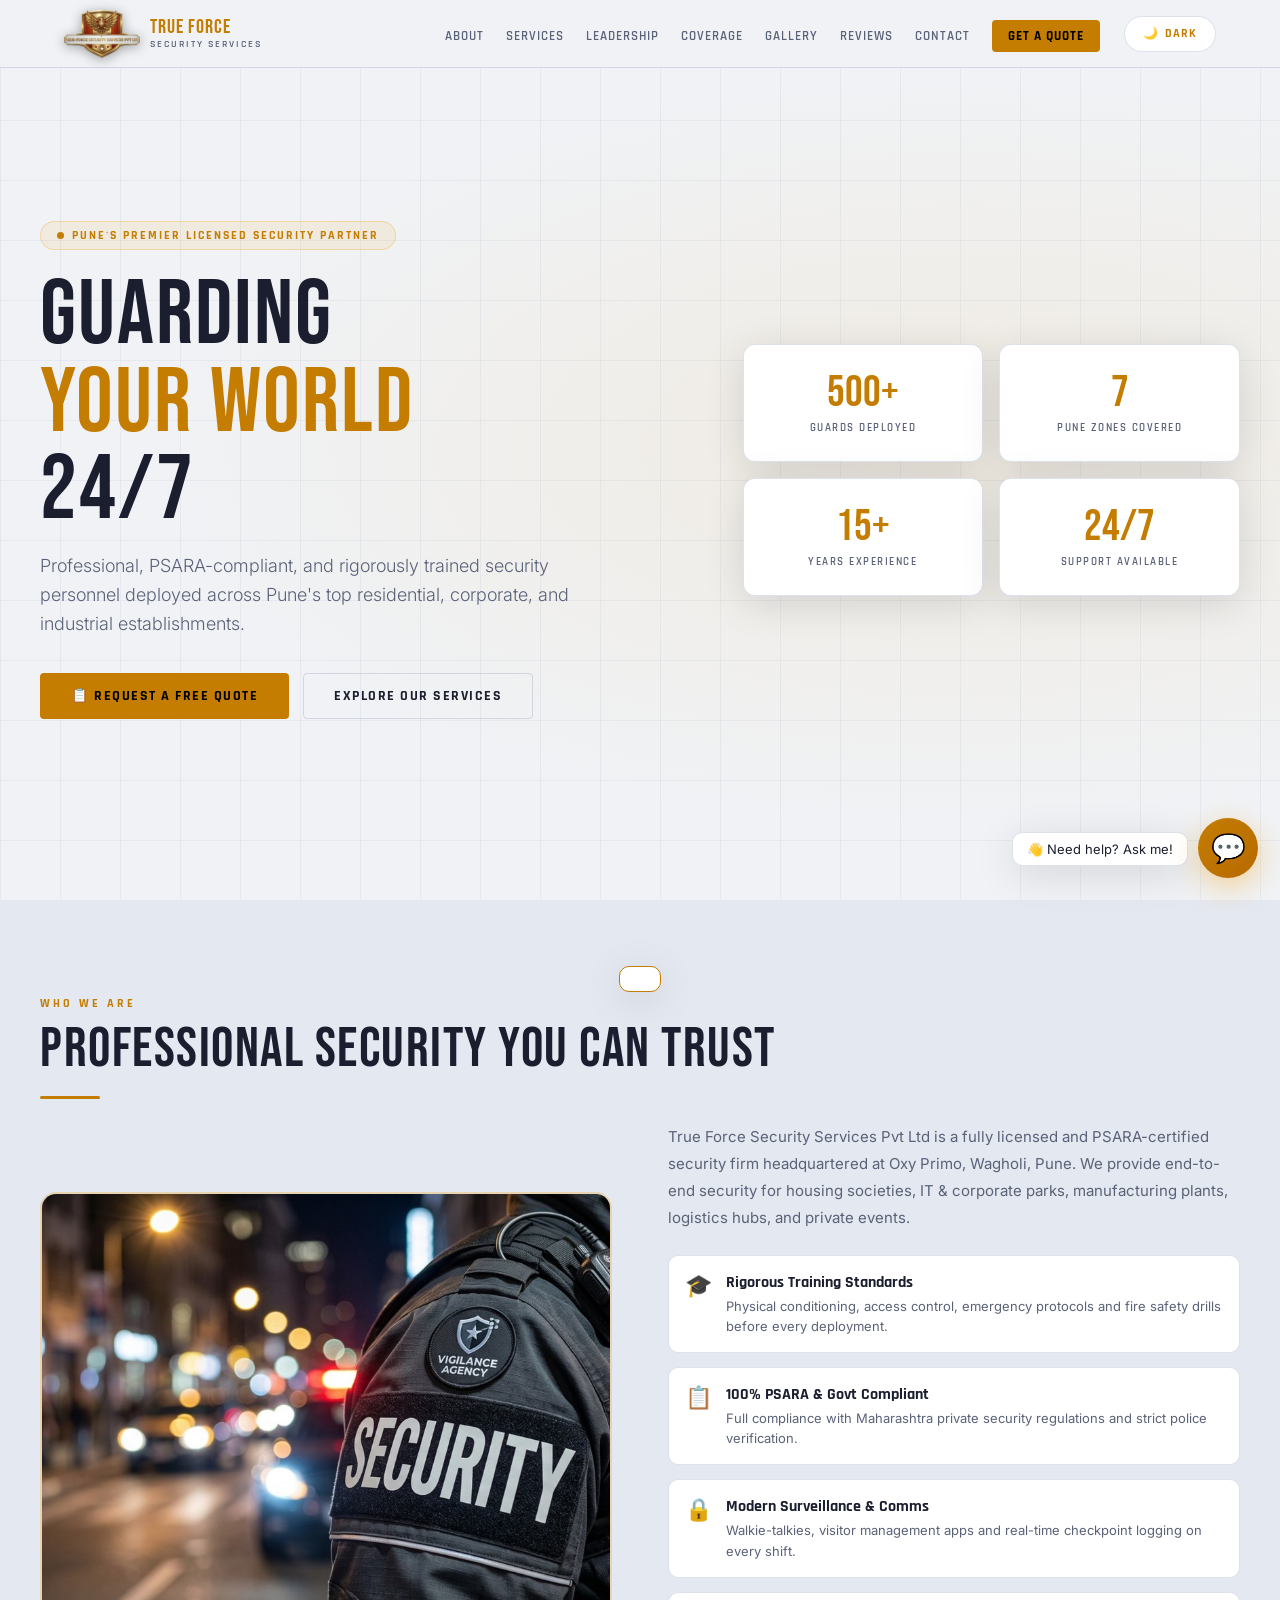
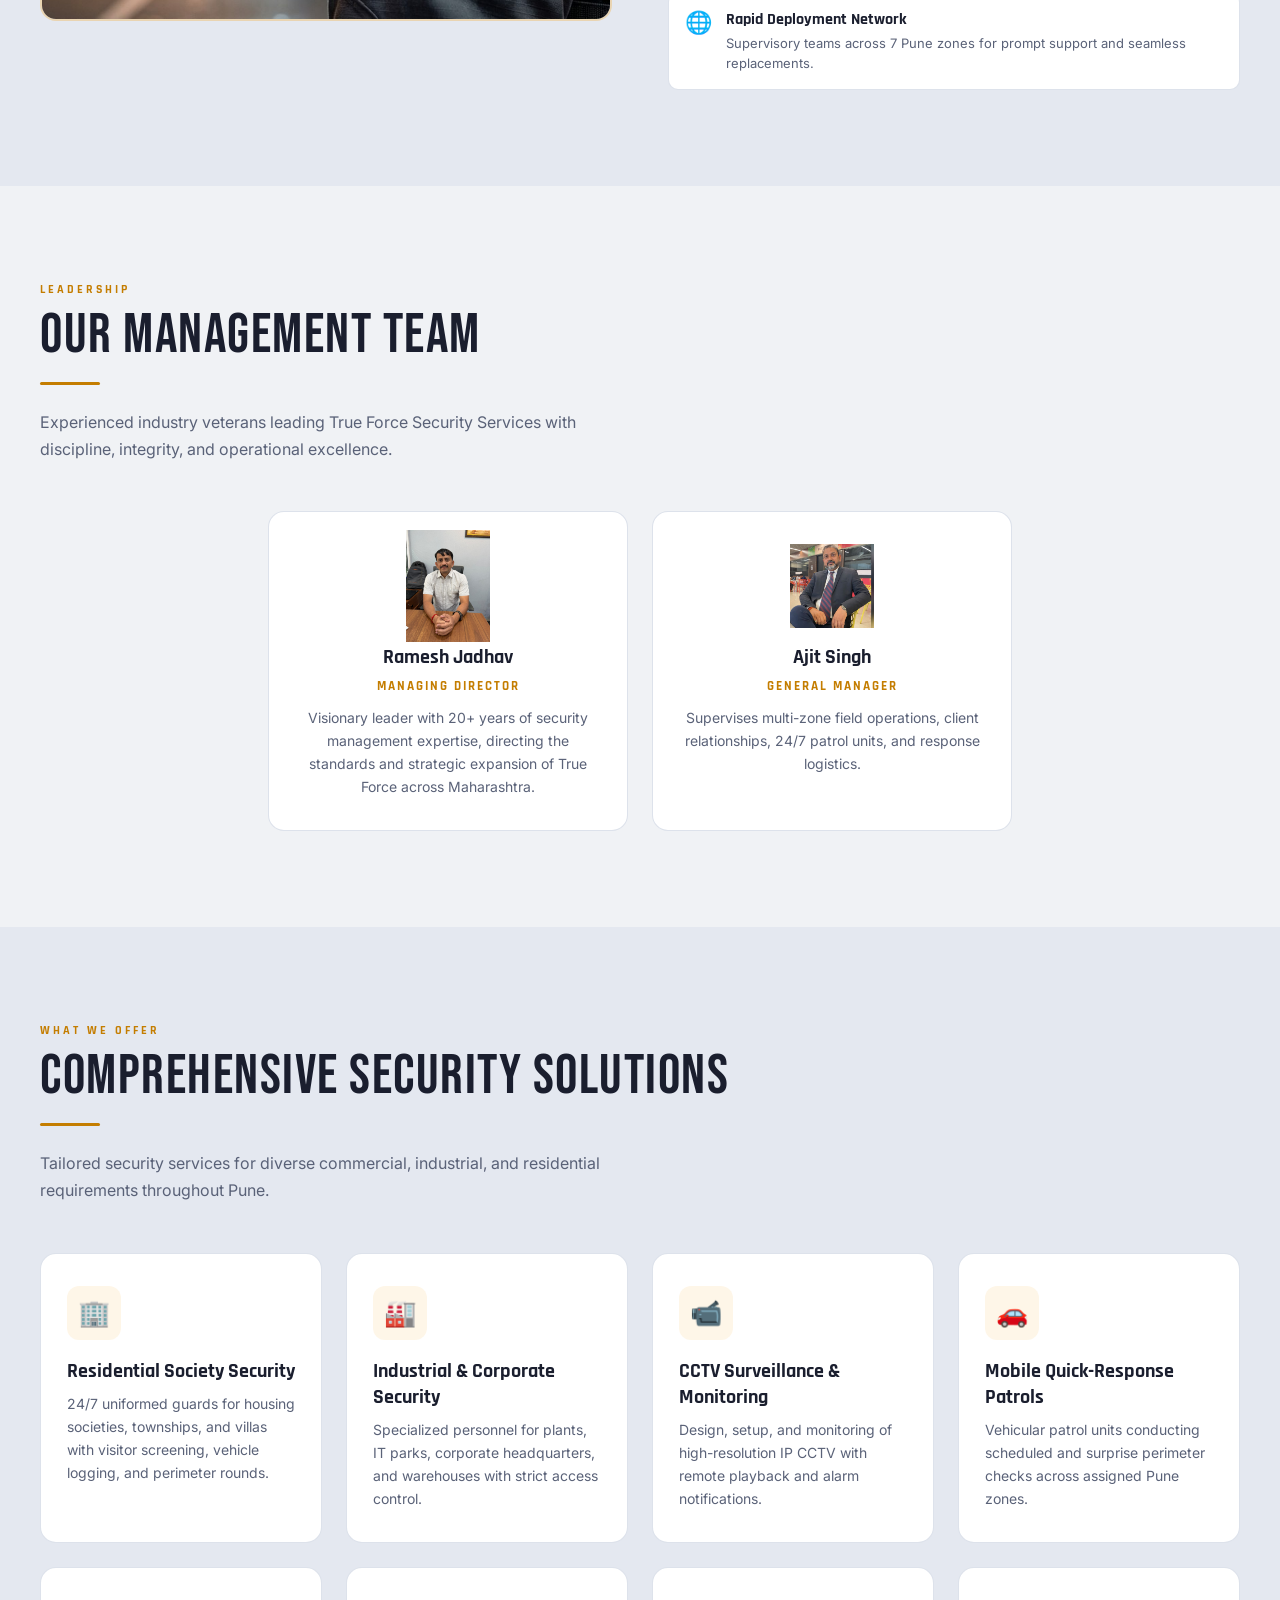
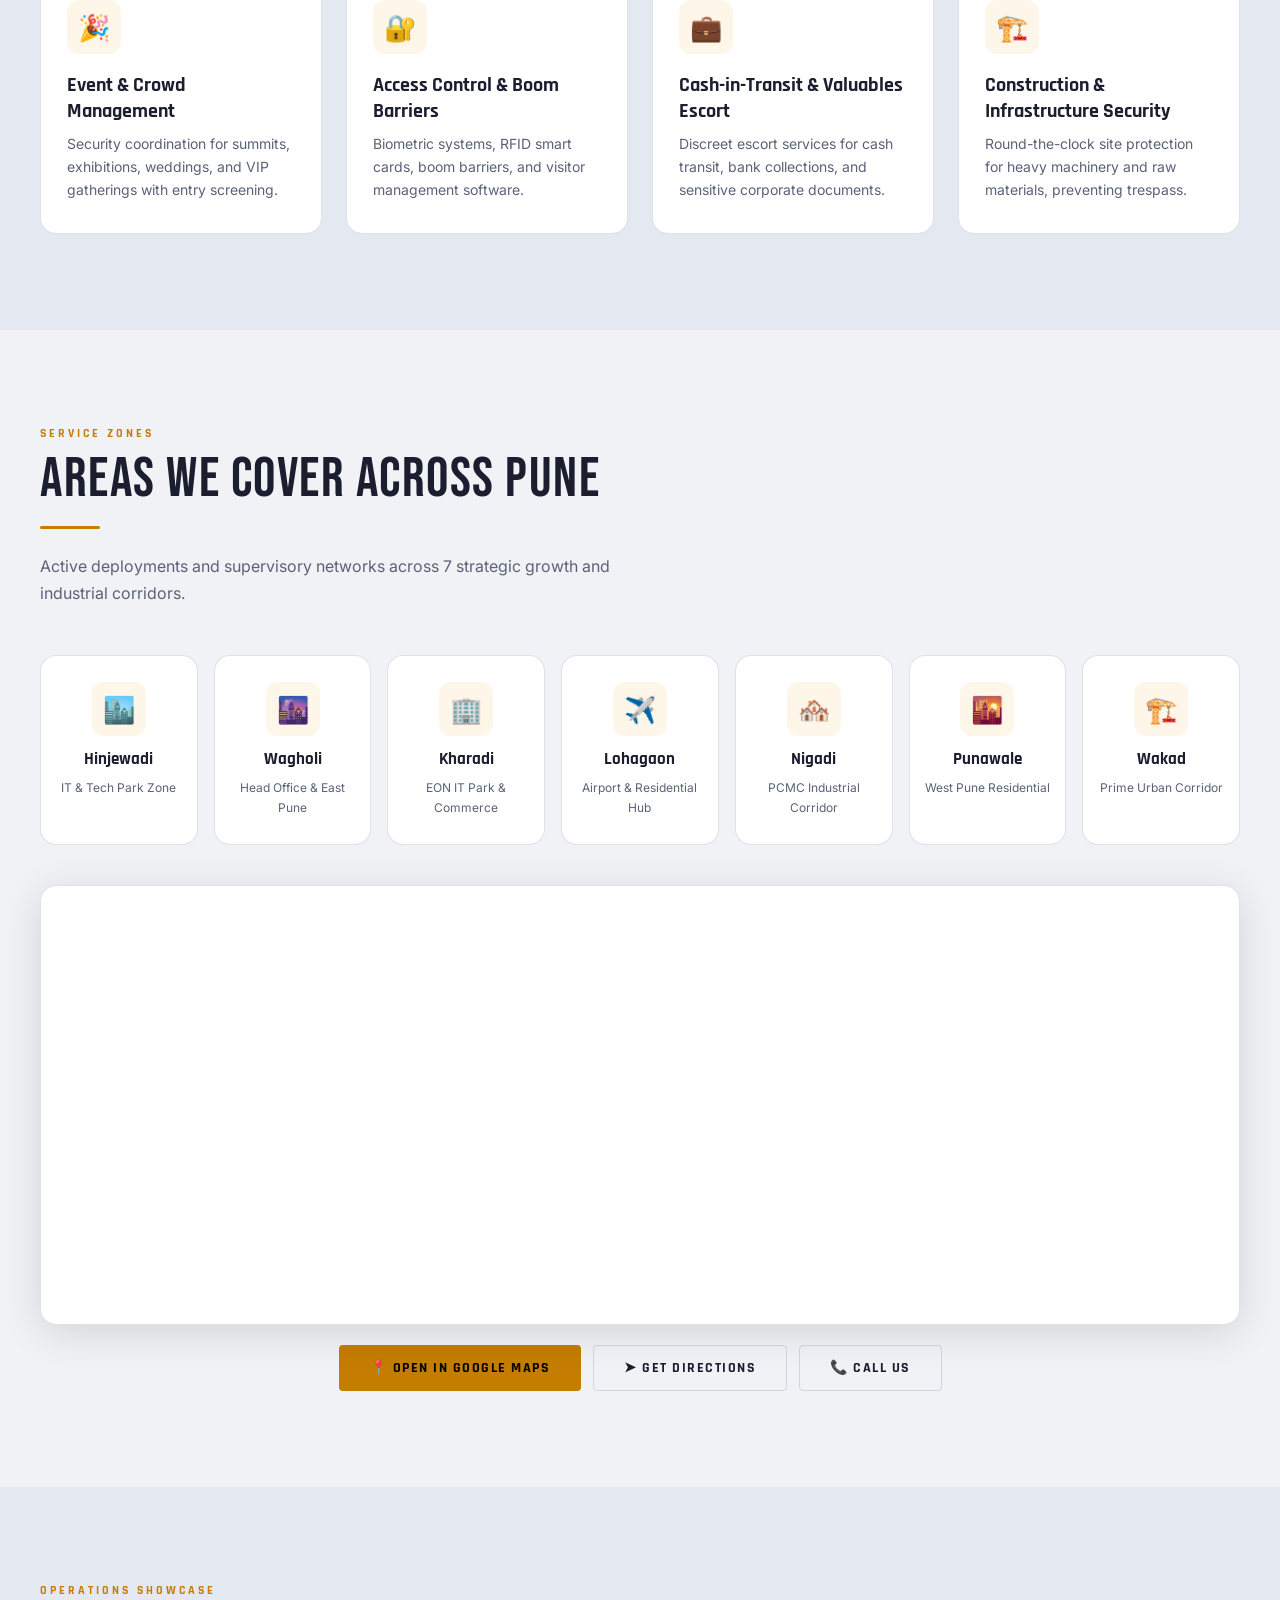
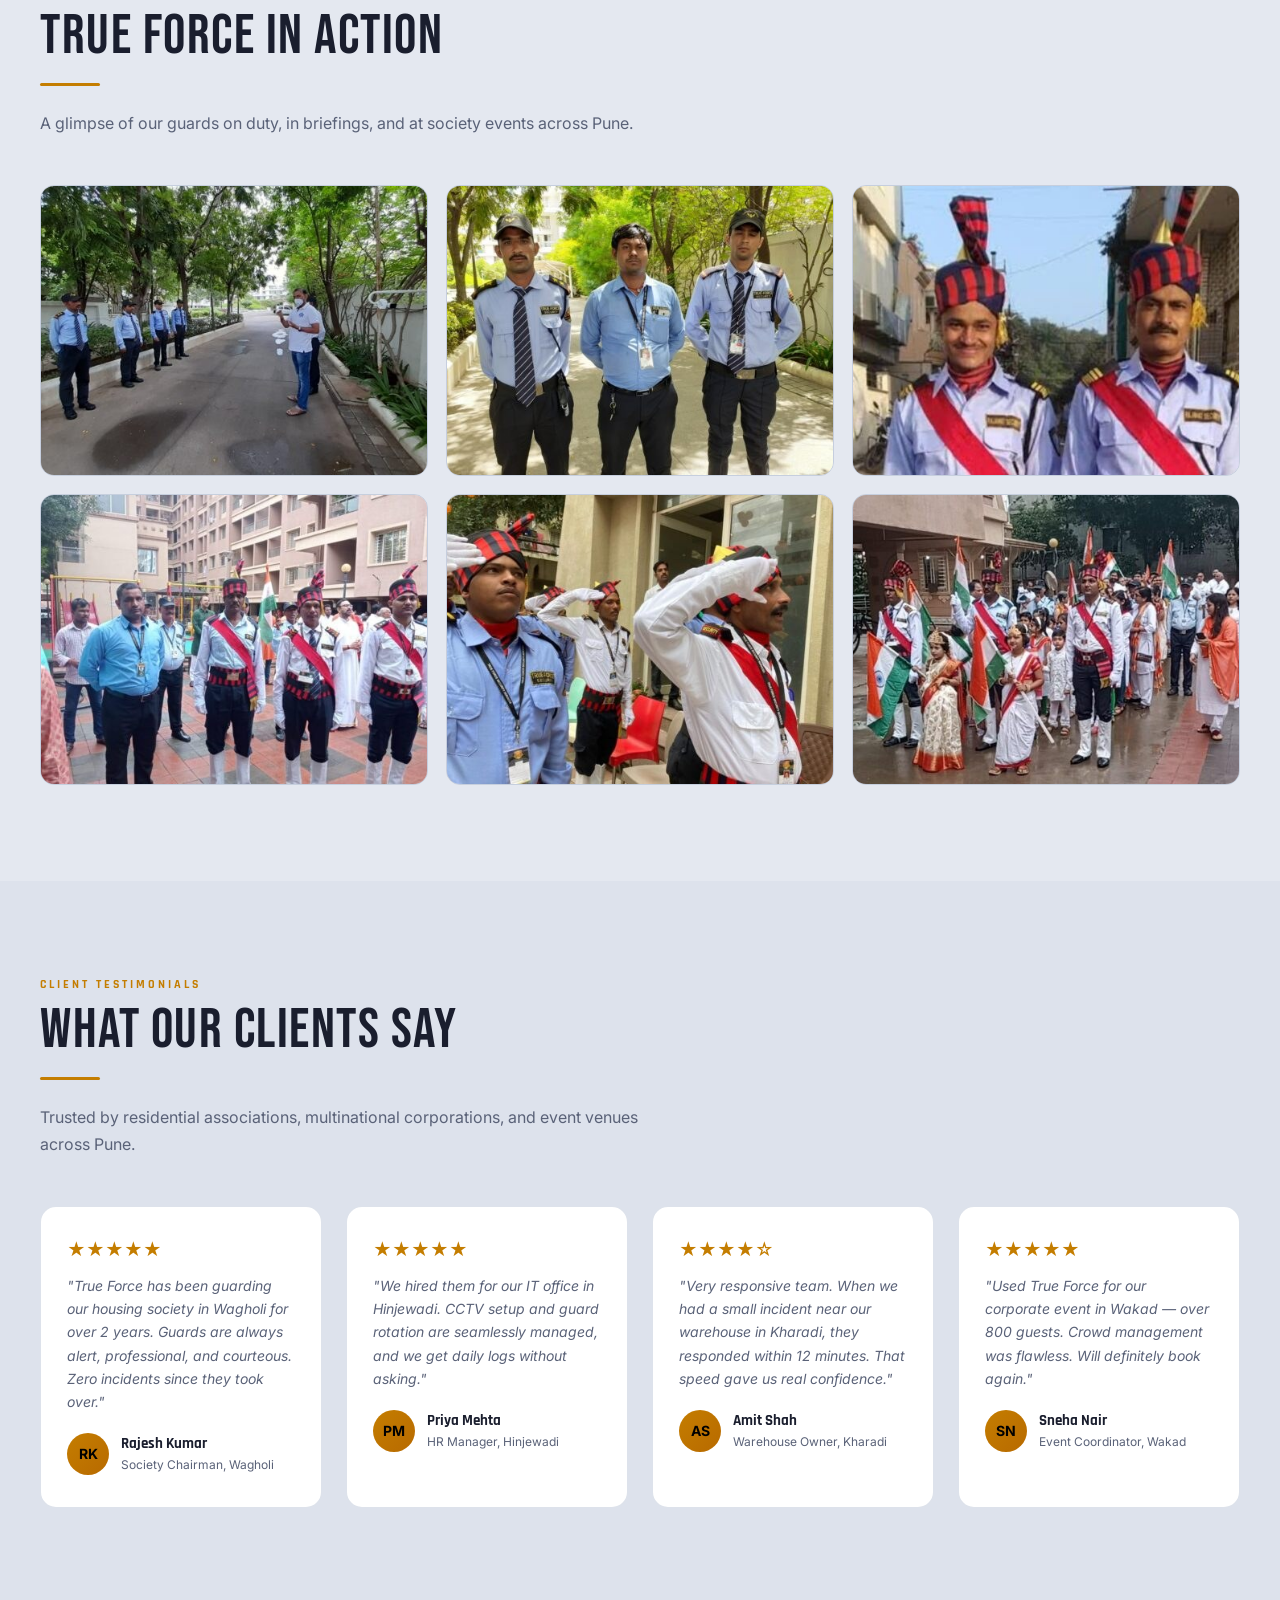
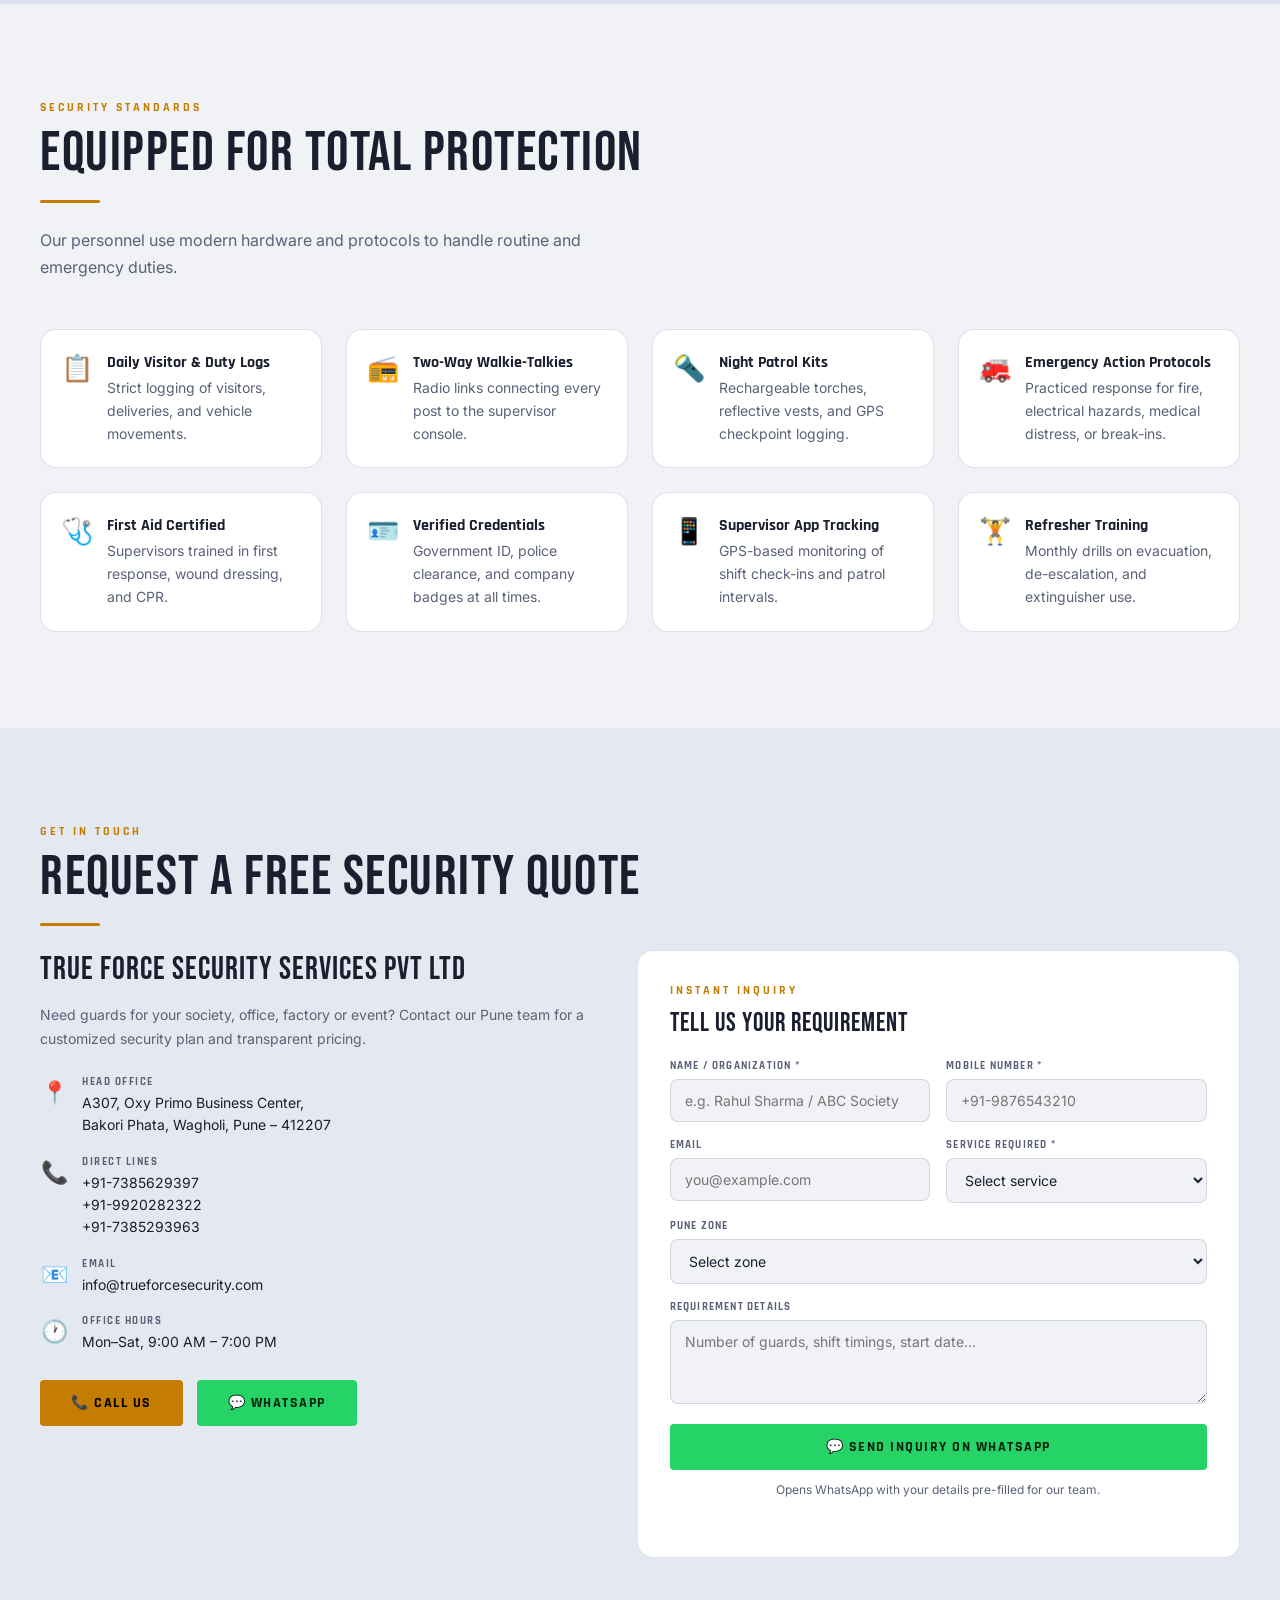
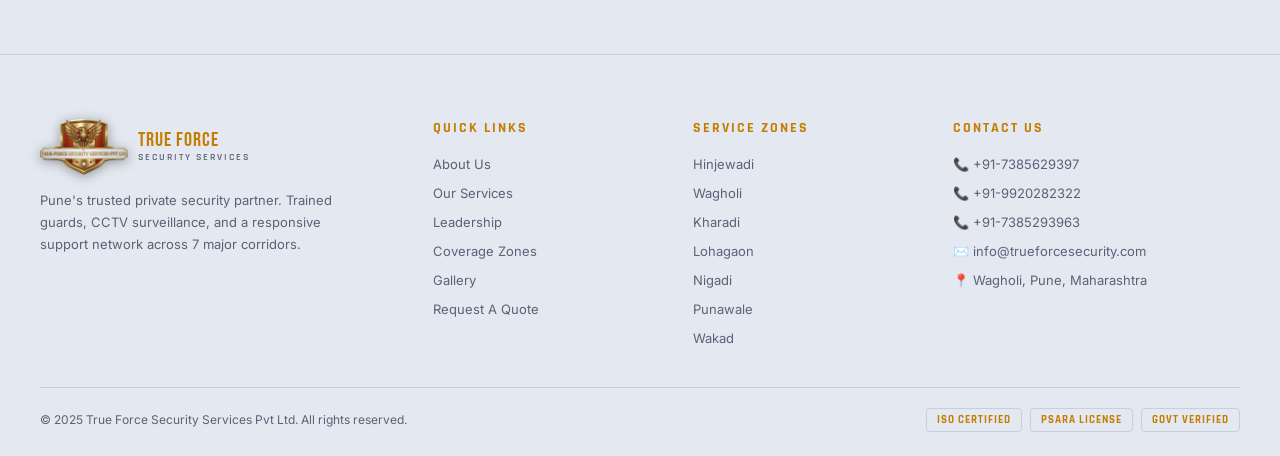
==== commit 1599b607: "Update leadership photos and light mode" ====
--- a/index.html
+++ b/index.html
@@ -1,78 +1,194 @@
 <!DOCTYPE html>
-<html lang="en" data-theme="dark">
+<html lang="en" data-theme="light">
 <head>
 <meta charset="UTF-8"/>
 <meta name="viewport" content="width=device-width, initial-scale=1.0"/>
 <title>True Force Security Services Pvt Ltd | Professional Security Solutions Pune</title>
-<meta name="description" content="Licensed, PSARA-compliant security guards, CCTV surveillance, and patrol services across Pune. Residential, corporate, industrial and event security solutions."/>
-<meta name="keywords" content="security services Pune, security guard agency Pune, PSARA licensed security Pune, residential society security, industrial security, CCTV surveillance, True Force Security"/>
-<meta name="author" content="True Force Security Services Pvt Ltd"/>
-<meta name="theme-color" content="#0a0c10"/>
-<link rel="canonical" href="https://trueforcesecurity.com/"/>
-
-<!-- Open Graph / Facebook -->
-<meta property="og:type" content="website"/>
-<meta property="og:url" content="https://trueforcesecurity.com/"/>
-<meta property="og:title" content="True Force Security Services Pvt Ltd | Professional Security Solutions Pune"/>
-<meta property="og:description" content="Licensed, PSARA-compliant security guards, CCTV surveillance, and patrol services across Pune."/>
-<meta property="og:image" content="assets/images/logo.png"/>
-
-<!-- Twitter -->
-<meta name="twitter:card" content="summary_large_image"/>
-<meta name="twitter:title" content="True Force Security Services Pvt Ltd"/>
-<meta name="twitter:description" content="Licensed, PSARA-compliant security guards, CCTV surveillance, and patrol services across Pune."/>
-<meta name="twitter:image" content="assets/images/logo.png"/>
-
-<link rel="icon" type="image/png" href="assets/images/favicon.png">
-<link rel="preconnect" href="https://fonts.googleapis.com">
-<link rel="preconnect" href="https://fonts.gstatic.com" crossorigin>
+<meta name="description" content="Licensed, PSARA-compliant security guards, CCTV and patrol services across Pune."/>
+<link rel="icon" type="image/png" href="[data-uri]">
 <link href="https://fonts.googleapis.com/css2?family=Bebas+Neue&family=Rajdhani:wght@500;600;700&family=Inter:wght@300;400;500;600&display=swap" rel="stylesheet">
-<link rel="stylesheet" href="css/style.css">
-
-<!-- Structured Data (JSON-LD) for Local Business / Security Service -->
-<script type="application/ld+json">
-{
-  "@context": "https://schema.org",
-  "@type": "SecurityService",
-  "name": "True Force Security Services Pvt Ltd",
-  "image": "https://trueforcesecurity.com/assets/images/logo.png",
-  "url": "https://trueforcesecurity.com/",
-  "telephone": "+91-7385629397",
-  "email": "info@trueforcesecurity.com",
-  "address": {
-    "@type": "PostalAddress",
-    "streetAddress": "A307, Oxy Primo Business Center, Bakori Phata",
-    "addressLocality": "Wagholi",
-    "addressRegion": "Pune, Maharashtra",
-    "postalCode": "412207",
-    "addressCountry": "IN"
-  },
-  "geo": {
-    "@type": "GeoCoordinates",
-    "latitude": 18.5793,
-    "longitude": 73.9859
-  },
-  "areaServed": [
-    "Wagholi", "Hinjewadi", "Kharadi", "Lohagaon", "Nigadi", "Punawale", "Wakad", "Pune"
-  ],
-  "openingHoursSpecification": {
-    "@type": "OpeningHoursSpecification",
-    "dayOfWeek": [
-      "Monday", "Tuesday", "Wednesday", "Thursday", "Friday", "Saturday"
-    ],
-    "opens": "09:00",
-    "closes": "19:00"
-  },
-  "priceRange": "$$"
+<style>
+:root{--bg:#0a0c10;--bg2:#10141c;--bg3:#161b27;--card:#131824;--border:rgba(255,165,0,.15);--gold:#f5a623;--gold2:#ffd166;--red:#e63946;--text:#e8ecf4;--muted:#8892a4;--nav:rgba(10,12,16,.95);--shadow:0 8px 40px rgba(0,0,0,.5);--wa:#25d366}
+[data-theme=light]{--bg:#f0f2f5;--bg2:#e4e8f0;--bg3:#dde2ec;--card:#fff;--border:rgba(30,60,120,.15);--gold:#c47d00;--gold2:#b86a00;--text:#1a1e2e;--muted:#5a6278;--nav:rgba(240,242,245,.95);--shadow:0 8px 40px rgba(0,0,0,.12)}
+*{box-sizing:border-box;margin:0;padding:0}
+html{scroll-behavior:smooth;scroll-padding-top:72px}
+body{font-family:Inter,sans-serif;background:var(--bg);color:var(--text);overflow-x:hidden;transition:background .3s,color .3s}
+a{color:inherit}
+img{max-width:100%}
+.wrap{max-width:1200px;margin:0 auto}
+section{padding:96px 32px}
+.tag{display:block;font:700 12px Rajdhani,sans-serif;letter-spacing:3px;text-transform:uppercase;color:var(--gold);margin-bottom:10px}
+.title{font:clamp(36px,5vw,56px)/1.05 'Bebas Neue',sans-serif;letter-spacing:1.5px}
+.divider{width:60px;height:3px;background:var(--gold);margin:16px 0 24px;border-radius:2px}
+.sub{color:var(--muted);font-size:16px;max-width:600px;line-height:1.7;margin-bottom:48px}
+.btn{display:inline-flex;align-items:center;justify-content:center;gap:8px;padding:13px 30px;border-radius:4px;font:700 14px Rajdhani,sans-serif;letter-spacing:1.5px;text-transform:uppercase;text-decoration:none;border:1px solid transparent;cursor:pointer;transition:.25s}
+.btn-p{background:var(--gold);color:#000}.btn-p:hover{background:var(--gold2);transform:translateY(-2px)}
+.btn-o{background:transparent;color:var(--text);border-color:var(--border)}.btn-o:hover{border-color:var(--gold);color:var(--gold)}
+.btn-wa{background:var(--wa);color:#04210e}.btn-wa:hover{filter:brightness(1.08);transform:translateY(-2px)}
+/* NAV */
+nav{position:fixed;top:0;left:0;right:0;z-index:900;height:68px;background:var(--nav);border-bottom:1px solid var(--border);backdrop-filter:blur(16px)}
+.nav-in{max-width:1200px;height:100%;margin:0 auto;padding:0 24px;display:flex;align-items:center;gap:24px}
+.logo{display:flex;align-items:center;gap:10px;text-decoration:none;flex-shrink:0}
+.logo-img{height:48px;width:auto;display:block;filter:drop-shadow(0 2px 6px rgba(0,0,0,.35))}footer .logo-img{height:56px}
+.brand{font:20px/1.05 'Bebas Neue',sans-serif;letter-spacing:1px}.brand b{color:var(--gold);font-weight:400}.brand small{display:block;font:600 10px Rajdhani,sans-serif;letter-spacing:2px;color:var(--muted);text-transform:uppercase}
+.links{display:flex;gap:22px;list-style:none;align-items:center;margin-left:auto}
+.links a{color:var(--muted);text-decoration:none;font:600 13px Rajdhani,sans-serif;letter-spacing:1px;text-transform:uppercase;transition:.2s;white-space:nowrap}
+.links a:hover{color:var(--gold)}
+.links .cta{background:var(--gold);color:#000;padding:8px 16px;border-radius:4px;font-weight:700}.links .cta:hover{color:#000;background:var(--gold2)}
+.theme{display:inline-flex;align-items:center;justify-content:center;gap:6px;height:36px;min-width:92px;padding:0 14px;border-radius:50px;border:1px solid var(--border);background:var(--card);color:var(--gold);font:700 12px Rajdhani,sans-serif;letter-spacing:1px;cursor:pointer;transition:.25s;flex-shrink:0}
+.theme:hover{background:var(--gold);color:#000}
+.burger{display:none;width:40px;height:40px;border:1px solid var(--border);border-radius:8px;background:var(--card);cursor:pointer;flex-direction:column;align-items:center;justify-content:center;gap:5px;flex-shrink:0}
+.burger span{width:20px;height:2px;background:var(--text);border-radius:2px}
+/* HERO */
+.hero{min-height:100vh;display:flex;align-items:center;padding:110px 32px 70px;position:relative;overflow:hidden;background:radial-gradient(ellipse at 75% 50%,rgba(245,166,35,.09),transparent 60%),var(--bg)}
+.hero::before{content:'';position:absolute;inset:0;background-image:linear-gradient(var(--border) 1px,transparent 1px),linear-gradient(90deg,var(--border) 1px,transparent 1px);background-size:60px 60px;opacity:.35}
+.hero .wrap{position:relative;display:grid;grid-template-columns:1.3fr 1fr;gap:56px;align-items:center;width:100%}
+.badge{display:inline-flex;align-items:center;gap:8px;background:rgba(245,166,35,.1);border:1px solid rgba(245,166,35,.3);padding:6px 16px;border-radius:50px;font:700 12px Rajdhani,sans-serif;letter-spacing:2px;text-transform:uppercase;color:var(--gold);margin-bottom:22px}
+.badge i{width:7px;height:7px;border-radius:50%;background:var(--gold);animation:pl 1.5s infinite}
+@keyframes pl{50%{opacity:.35;transform:scale(.8)}}
+.hero h1{font:clamp(52px,8vw,92px)/.95 'Bebas Neue',sans-serif;letter-spacing:2px;margin-bottom:18px}.hero h1 em{display:block;color:var(--gold);font-style:normal}
+.hero p{font-size:18px;color:var(--muted);line-height:1.6;max-width:540px;margin-bottom:34px;font-weight:300}
+.btns{display:flex;gap:14px;flex-wrap:wrap}
+.stats{display:grid;grid-template-columns:1fr 1fr;gap:16px}
+.stat{background:var(--card);border:1px solid var(--border);border-radius:12px;padding:26px 16px;text-align:center;box-shadow:var(--shadow);transition:.25s}
+.stat:hover{border-color:var(--gold);transform:translateY(-3px)}
+.stat b{display:block;font:44px/1 'Bebas Neue',sans-serif;color:var(--gold)}
+.stat span{display:block;margin-top:6px;font:600 11px Rajdhani,sans-serif;letter-spacing:1.5px;text-transform:uppercase;color:var(--muted)}
+/* GRIDS & CARDS */
+.alt{background:var(--bg2)}.alt2{background:var(--bg3)}
+.two{display:grid;grid-template-columns:1fr 1fr;gap:56px;align-items:center}
+.pic{border-radius:16px;overflow:hidden;aspect-ratio:4/3;border:2px solid rgba(245,166,35,.3)}.pic img{width:100%;height:100%;object-fit:cover;display:block}
+.pts{display:grid;gap:14px;margin-top:24px}
+.pt{display:flex;gap:14px;align-items:flex-start;padding:16px;background:var(--card);border:1px solid var(--border);border-radius:10px;transition:.25s}.pt:hover{border-color:var(--gold)}
+.pt .ic{font-size:22px;line-height:1.2}
+.pt h4,.res h4{font:700 16px Rajdhani,sans-serif;margin-bottom:3px}
+.pt p,.res p{font-size:13px;color:var(--muted);line-height:1.55}
+.grid{display:grid;gap:24px}
+.g3{grid-template-columns:repeat(auto-fit,minmax(280px,1fr))}
+.g4{grid-template-columns:repeat(auto-fit,minmax(250px,1fr))}
+.g-team{grid-template-columns:repeat(2,minmax(0,360px));justify-content:center}
+.card{background:var(--card);border:1px solid var(--border);border-radius:16px;padding:32px 26px;transition:.3s;position:relative;overflow:hidden}
+.card:hover{transform:translateY(-5px);border-color:rgba(245,166,35,.4);box-shadow:var(--shadow)}
+.card .si{width:54px;height:54px;border-radius:12px;background:rgba(245,166,35,.1);display:flex;align-items:center;justify-content:center;font-size:26px;margin-bottom:18px}
+.card h3{font:700 20px Rajdhani,sans-serif;margin-bottom:8px}
+.card p{font-size:14px;color:var(--muted);line-height:1.65}
+.team{text-align:center}
+.av{width:84px;height:84px;margin:0 auto 16px;border-radius:50%;background:linear-gradient(135deg,var(--gold),var(--gold2));display:flex;align-items:center;justify-content:center;font:36px 'Bebas Neue',sans-serif;color:#000}
+.team .role{color:var(--gold);font:700 13px Rajdhani,sans-serif;letter-spacing:2px;text-transform:uppercase;margin-bottom:12px}
+.zone{text-align:center;padding:26px 14px}.zone .si{margin:0 auto 12px}
+.zone h3{font-size:17px}.zone p{font-size:12px}
+.g-zone{grid-template-columns:repeat(auto-fit,minmax(150px,1fr));gap:16px;margin-bottom:40px}
+.gmap{position:relative;height:440px;border-radius:16px;overflow:hidden;border:1px solid var(--border);box-shadow:var(--shadow);background:var(--card)}
+.gmap iframe{width:100%;height:100%;border:0;display:block}
+.poster{position:absolute;inset:0}.poster svg{width:100%;height:100%;display:block}
+.m-bg{fill:#e9eef5}[data-theme=dark] .m-bg{fill:#1a2130}
+.m-grid path{stroke:rgba(120,130,150,.25);stroke-width:1;fill:none}
+.m-road1{fill:none;stroke:#f5a623;stroke-width:22;stroke-linecap:round}.m-road2{fill:none;stroke:#fff;stroke-width:3;stroke-dasharray:12 12}
+.m-side{fill:none;stroke:rgba(140,150,170,.6);stroke-width:9;stroke-linecap:round}
+.m-t{font:700 16px Rajdhani,sans-serif;fill:#000;letter-spacing:1px}.m-s{font:600 14px Inter,sans-serif;fill:var(--muted)}
+.m-pulse{fill:rgba(230,57,70,.2);animation:pl 1.8s infinite}
+.pcard{position:absolute;left:16px;bottom:16px;right:16px;max-width:420px;background:var(--card);border:1px solid var(--border);border-radius:12px;padding:14px 16px;box-shadow:var(--shadow)}
+.pcard h4{font:700 16px Rajdhani,sans-serif;color:var(--gold);margin-bottom:4px}.pcard p{font-size:13px;color:var(--muted);line-height:1.5}
+.mapbtns{display:flex;gap:12px;flex-wrap:wrap;justify-content:center;margin-top:20px}
+@media(max-width:640px){.gmap{height:360px}.mapbtns .btn{flex:1 1 100%}}
+.mapnote{margin-top:12px;font-size:13px;color:var(--muted);text-align:center}.mapnote a{color:var(--gold);text-decoration:none;font-weight:600}.mapnote a:hover{text-decoration:underline}
+.ov h4{font:700 14px Rajdhani,sans-serif;color:var(--gold)}.ov p{font-size:12px;color:var(--muted)}
+.gal{display:grid;grid-template-columns:repeat(auto-fit,minmax(300px,1fr));gap:18px}
+.gi{position:relative;aspect-ratio:4/3;border-radius:14px;overflow:hidden;cursor:pointer;border:1px solid var(--border)}
+.gi img{width:100%;height:100%;object-fit:cover;display:block;transition:transform .4s}.gi:hover img{transform:scale(1.07)}
+.gi::after{content:'🔍 View';position:absolute;inset:0;display:flex;align-items:center;justify-content:center;background:rgba(0,0,0,.5);color:#fff;font:700 15px Rajdhani,sans-serif;letter-spacing:1px;opacity:0;transition:.25s}.gi:hover::after{opacity:1}
+.stars{color:var(--gold);font-size:18px;margin-bottom:14px}
+.rt{font-size:14px;color:var(--muted);line-height:1.7;font-style:italic;margin-bottom:20px}
+.rv{display:flex;align-items:center;gap:12px}
+.rv .a{width:42px;height:42px;flex-shrink:0;border-radius:50%;background:linear-gradient(135deg,var(--gold),var(--gold2));display:flex;align-items:center;justify-content:center;font-weight:700;font-size:14px;color:#000}
+.rv b{display:block;font:700 15px Rajdhani,sans-serif}.rv span{font-size:12px;color:var(--muted)}
+.res{display:flex;gap:14px;padding:22px 20px}.res .ic{font-size:26px;line-height:1.2}
+/* CONTACT */
+.cgrid{display:grid;grid-template-columns:1fr 1.1fr;gap:48px;align-items:start}
+.cgrid h3{font:32px 'Bebas Neue',sans-serif;letter-spacing:1px;margin-bottom:14px}
+.cgrid>div>p{color:var(--muted);font-size:14px;line-height:1.7;margin-bottom:24px}
+.det{display:flex;gap:14px;margin-bottom:18px;align-items:flex-start}.det .ic{font-size:22px;width:28px;text-align:center}
+.det small{display:block;font:700 11px Rajdhani,sans-serif;letter-spacing:1.5px;text-transform:uppercase;color:var(--muted);margin-bottom:3px}
+.det div{font-size:14px;line-height:1.6}.det a{text-decoration:none}.det a:hover{color:var(--gold)}
+.form{background:var(--card);border:1px solid var(--border);border-radius:16px;padding:32px}
+.form h3{font-size:26px}
+.fg{display:grid;grid-template-columns:1fr 1fr;gap:16px;margin-top:20px}
+.fg label{display:flex;flex-direction:column;gap:6px;font:700 11px Rajdhani,sans-serif;letter-spacing:1.2px;text-transform:uppercase;color:var(--muted)}
+.fg .full{grid-column:1/-1}
+input,select,textarea{width:100%;background:var(--bg);border:1px solid var(--border);color:var(--text);padding:12px 14px;border-radius:8px;font:14px Inter,sans-serif;outline:none;transition:.2s}
+input:focus,select:focus,textarea:focus{border-color:var(--gold)}
+textarea{resize:vertical;min-height:84px}
+.form .btn{width:100%;margin-top:20px}
+.form .note{font-size:12px;color:var(--muted);margin-top:10px;text-align:center}
+/* FOOTER */
+footer{background:var(--bg2);border-top:1px solid var(--border);padding:64px 32px 24px}
+.fgrid{display:grid;grid-template-columns:1.6fr 1fr 1fr 1.3fr;gap:40px}
+footer h4{font:700 14px Rajdhani,sans-serif;letter-spacing:2px;text-transform:uppercase;color:var(--gold);margin-bottom:16px}
+footer ul{list-style:none;display:grid;gap:9px}
+footer li a{font-size:13px;color:var(--muted);text-decoration:none;cursor:pointer}footer li a:hover{color:var(--gold)}
+footer .about{font-size:13px;color:var(--muted);line-height:1.7;margin-top:14px;max-width:320px}
+.fbot{max-width:1200px;margin:40px auto 0;padding-top:20px;border-top:1px solid var(--border);display:flex;justify-content:space-between;align-items:center;gap:16px;flex-wrap:wrap;font-size:12px;color:var(--muted)}
+.certs{display:flex;gap:8px;flex-wrap:wrap}.certs span{border:1px solid var(--border);border-radius:4px;padding:4px 10px;font:700 11px Rajdhani,sans-serif;letter-spacing:1px;color:var(--gold)}
+/* LIGHTBOX */
+.lb{position:fixed;inset:0;z-index:2000;background:rgba(0,0,0,.88);display:none;align-items:center;justify-content:center;padding:24px}.lb.on{display:flex}
+.lb img{max-width:min(900px,100%);max-height:82vh;border-radius:12px}
+.lb button{position:absolute;width:44px;height:44px;border-radius:50%;border:none;background:rgba(255,255,255,.15);color:#fff;font-size:24px;cursor:pointer}
+.lb .x{top:20px;right:20px}.lb .pv{left:20px}.lb .nx{right:20px}
+.toast{position:fixed;left:50%;bottom:28px;transform:translate(-50%,120px);background:var(--card);border:1px solid var(--gold);padding:12px 20px;border-radius:10px;z-index:3000;font-size:14px;transition:.35s;box-shadow:var(--shadow)}.toast.on{transform:translate(-50%,0)}
+/* CHATBOT */
+.fab{position:fixed;right:22px;bottom:22px;z-index:1500;width:60px;height:60px;border-radius:50%;border:none;background:linear-gradient(135deg,var(--gold),var(--gold2));color:#000;font-size:28px;cursor:pointer;box-shadow:0 8px 28px rgba(245,166,35,.45);display:flex;align-items:center;justify-content:center;transition:.25s}
+.fab:hover{transform:scale(1.08)}
+.fab::after{content:'';position:absolute;inset:-6px;border-radius:50%;border:2px solid var(--gold);opacity:0;animation:rp 2.4s infinite}
+@keyframes rp{0%{transform:scale(.85);opacity:.7}100%{transform:scale(1.25);opacity:0}}
+.fab-tip{position:fixed;right:92px;bottom:34px;z-index:1500;background:var(--card);border:1px solid var(--border);padding:8px 14px;border-radius:10px;font-size:13px;box-shadow:var(--shadow);transition:.3s}
+.chat{position:fixed;right:22px;bottom:96px;z-index:1600;width:380px;max-width:calc(100vw - 32px);height:min(560px,calc(100vh - 120px));background:var(--card);border:1px solid var(--border);border-radius:18px;box-shadow:0 16px 60px rgba(0,0,0,.5);display:none;flex-direction:column;overflow:hidden}
+.chat.on{display:flex;animation:up .25s}
+@keyframes up{from{opacity:0;transform:translateY(16px)}}
+.ch{display:flex;align-items:center;gap:12px;padding:14px 16px;background:linear-gradient(135deg,var(--gold),var(--gold2));color:#000}
+.ch .bot{width:38px;height:38px;border-radius:50%;background:#000;display:flex;align-items:center;justify-content:center;font-size:20px}
+.ch .bot{flex:none;width:38px;height:38px}.ch>div:nth-child(2){flex:1;line-height:1.2}.ch b{font:700 17px Rajdhani,sans-serif;letter-spacing:.5px}.ch small{display:block;font-size:11px;opacity:.75}
+.ch button{background:none;border:none;font-size:20px;cursor:pointer;color:#000}
+.msgs{flex:1;overflow-y:auto;padding:16px;display:flex;flex-direction:column;gap:10px;scroll-behavior:smooth}
+.m{max-width:86%;padding:10px 14px;border-radius:14px;font-size:14px;line-height:1.55;white-space:pre-line;animation:up .2s}
+.m.b{background:var(--bg3);align-self:flex-start;border-bottom-left-radius:4px}
+.m.u{background:var(--gold);color:#000;align-self:flex-end;border-bottom-right-radius:4px}
+.m.t{display:flex;gap:4px;padding:14px}.m.t i{width:7px;height:7px;border-radius:50%;background:var(--muted);animation:bn 1s infinite}.m.t i:nth-child(2){animation-delay:.15s}.m.t i:nth-child(3){animation-delay:.3s}
+@keyframes bn{50%{transform:translateY(-4px);opacity:.4}}
+.chips{display:flex;flex-wrap:wrap;gap:8px;align-self:flex-start}
+.chip{background:transparent;border:1px solid var(--gold);color:var(--gold);border-radius:50px;padding:6px 12px;font:600 12px Inter,sans-serif;cursor:pointer;transition:.2s}.chip:hover{background:var(--gold);color:#000}
+.act{display:flex;gap:8px;align-self:stretch}.act a{flex:1;text-align:center;text-decoration:none;padding:10px;border-radius:8px;font:700 13px Rajdhani,sans-serif;letter-spacing:.8px;text-transform:uppercase}
+.act .w{background:var(--wa);color:#04210e}.act .c{background:var(--gold);color:#000}
+.hand{display:flex;gap:8px;align-items:center;justify-content:center;padding:8px 12px;border-top:1px solid var(--border);font-size:12px;color:var(--muted);flex-wrap:wrap}.hand a{color:var(--gold);font-weight:600;text-decoration:none}.hand a:hover{text-decoration:underline}
+.topics{display:flex;gap:6px;overflow-x:auto;padding:8px 12px 0;scrollbar-width:none}.topics::-webkit-scrollbar{display:none}.topics .chip{white-space:nowrap;flex-shrink:0;font-size:11px;padding:5px 10px}
+.ch button+button{margin-left:2px}
+.cf{display:flex;gap:8px;padding:12px;border-top:1px solid var(--border)}
+.cf input{flex:1;border-radius:50px;padding:10px 16px}
+.cf button{width:42px;height:42px;border:none;border-radius:50%;background:var(--gold);color:#000;font-size:18px;cursor:pointer;flex-shrink:0}
+/* RESPONSIVE */
+@media(max-width:1080px){.links{gap:14px}.links a{font-size:12px}}
+@media(max-width:960px){
+ .burger{display:flex;margin-left:0}
+ .theme{margin-left:auto}
+ .links{position:absolute;top:68px;left:0;right:0;flex-direction:column;align-items:stretch;gap:0;margin:0;background:var(--nav);border-bottom:1px solid var(--border);padding:8px 24px 16px;display:none;backdrop-filter:blur(16px)}
+ .links.on{display:flex}.links li a{display:block;padding:13px 0;border-bottom:1px solid var(--border)}.links li:last-child a{border:0;margin-top:10px;text-align:center}
+ .hero .wrap,.two,.cgrid{grid-template-columns:1fr}.hero{min-height:auto}
+ .fgrid{grid-template-columns:1fr 1fr}
 }
-</script>
+@media(max-width:640px){
+ section{padding:72px 20px}.hero{padding:100px 20px 56px}footer{padding:48px 20px 20px}
+ .g-team{grid-template-columns:1fr}.fg{grid-template-columns:1fr}.fgrid{grid-template-columns:1fr}
+ .brand{display:none}.nav-in{padding:0 14px;gap:10px}.logo-img{height:42px}.brand small{display:none}.theme{min-width:84px;padding:0 10px}.form{padding:24px 18px}
+ .btns .btn{flex:1 1 100%}.fab-tip{display:none}
+ .chat{right:12px;left:12px;bottom:88px;width:auto;max-width:none}.fab{right:16px;bottom:16px}
+}
+</style>
 </head>
 <body>
 
 <nav>
  <div class="nav-in">
   <a class="logo" href="#hero" aria-label="True Force Security">
-   <img class="logo-img" src="assets/images/logo.png" alt="True Force Security Services logo">
+   <img class="logo-img" src="[data-uri]" alt="True Force Security Services logo">
    <div class="brand"><b>TRUE FORCE</b><small>Security Services</small></div>
   </a>
   <ul class="links" id="links">
@@ -102,7 +218,7 @@
 <section class="alt" id="overview"><div class="wrap">
  <span class="tag">Who We Are</span><h2 class="title">Professional Security You Can Trust</h2><div class="divider"></div>
  <div class="two">
-  <div class="pic"><img src="assets/images/night-duty.jpg" alt="Security personnel on night duty" loading="lazy"></div>
+  <div class="pic"><img src="[data-uri]